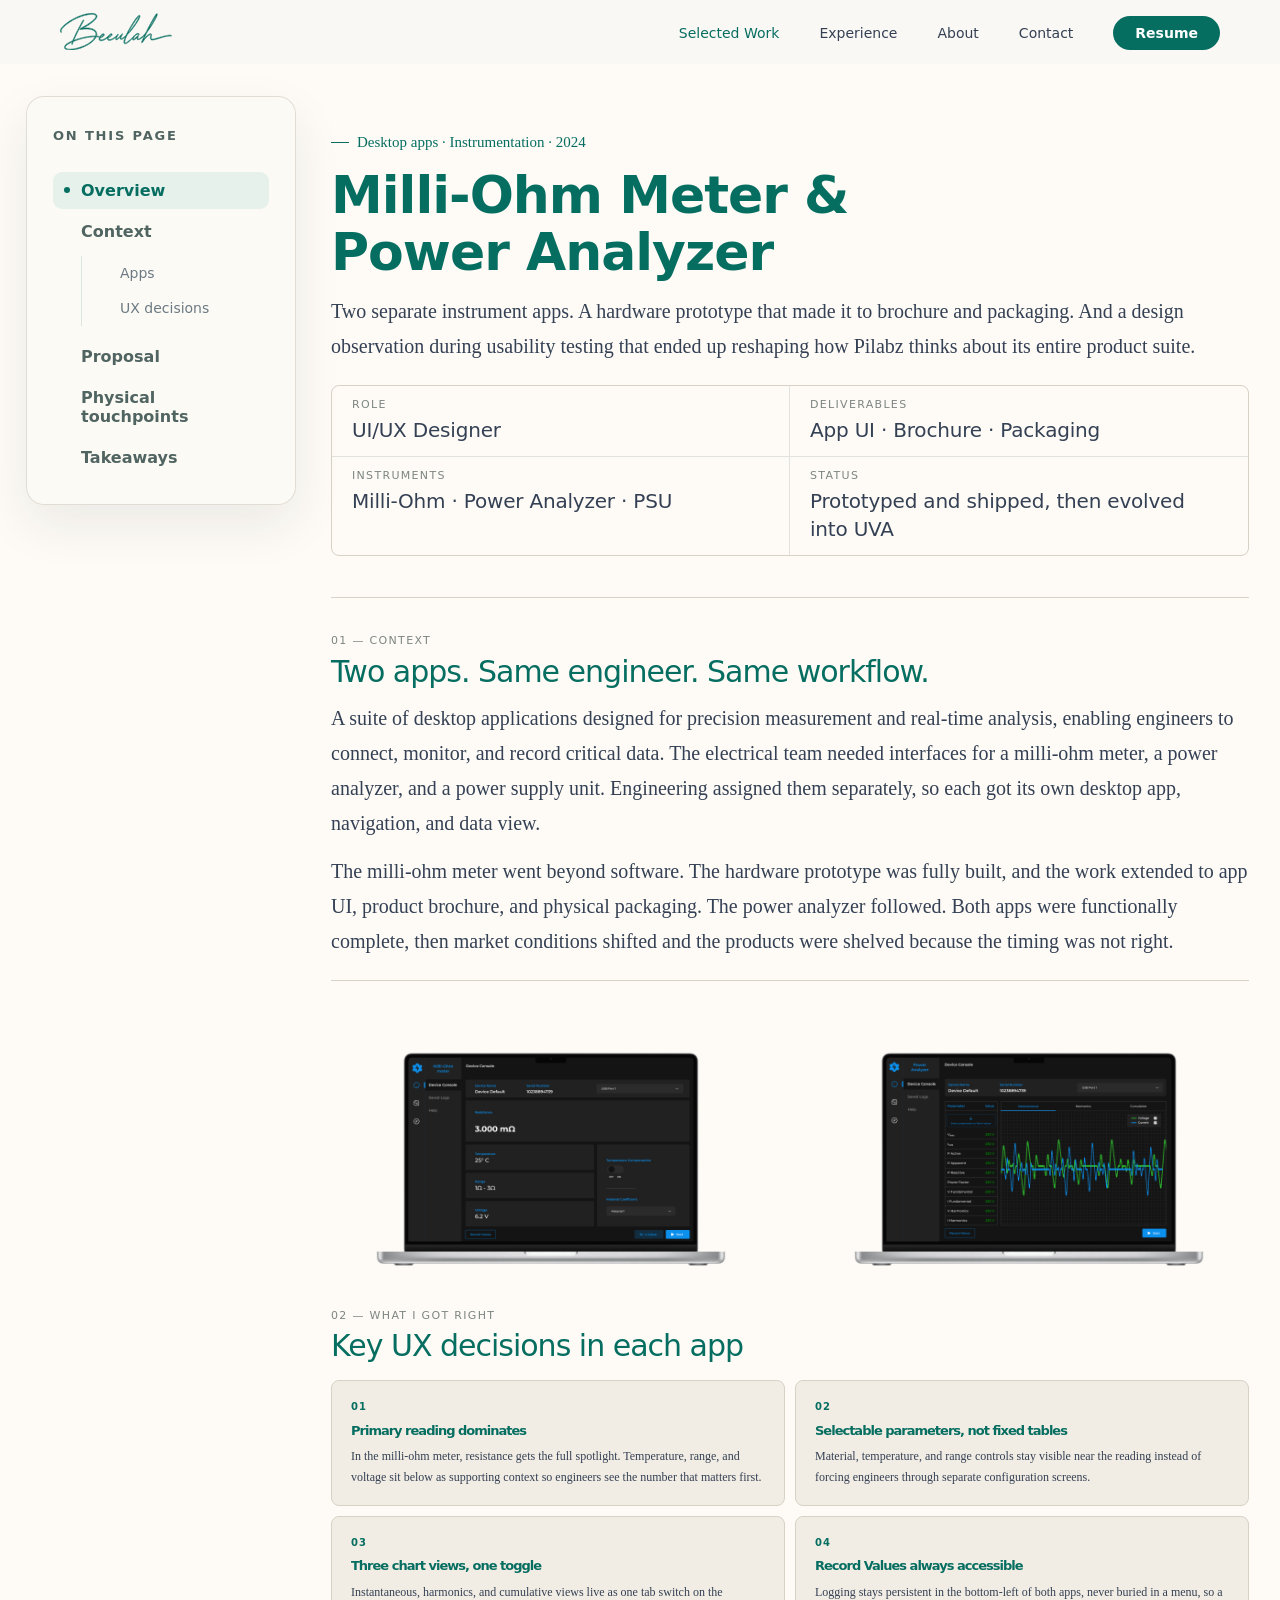
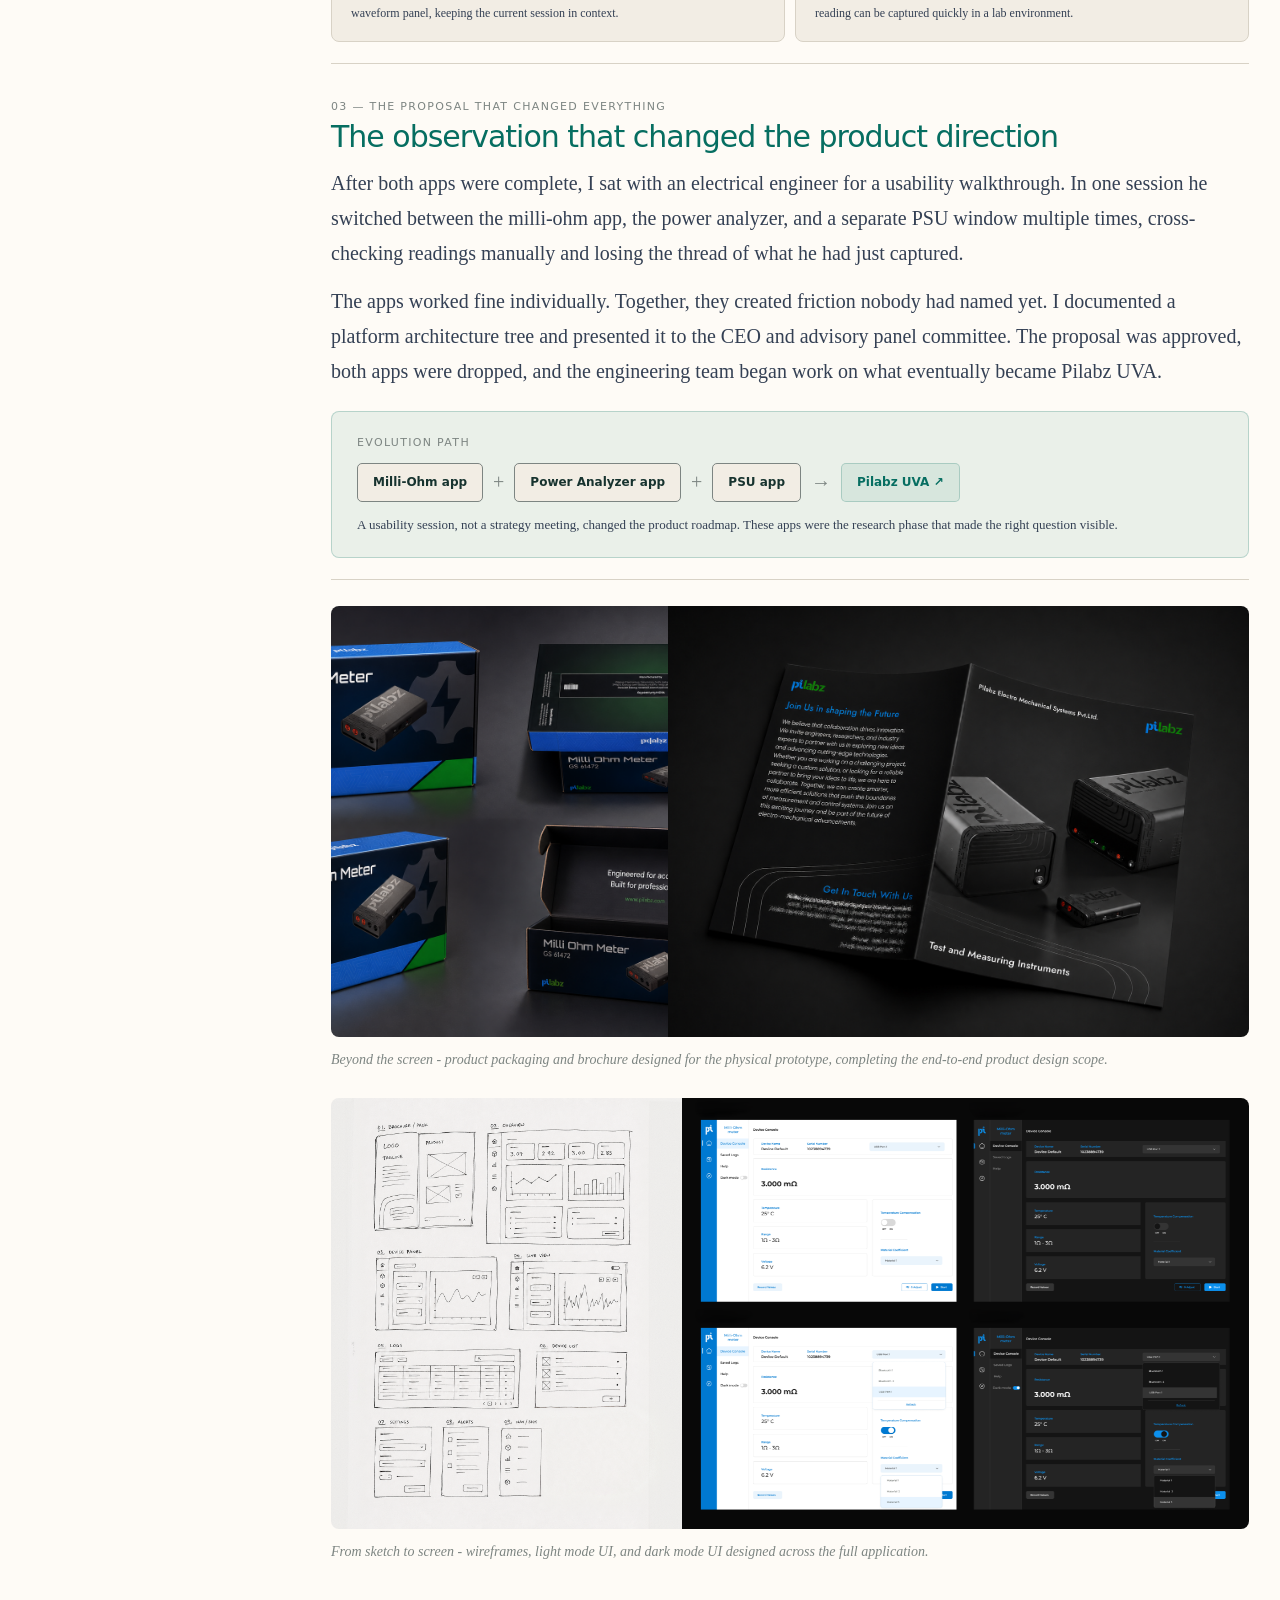
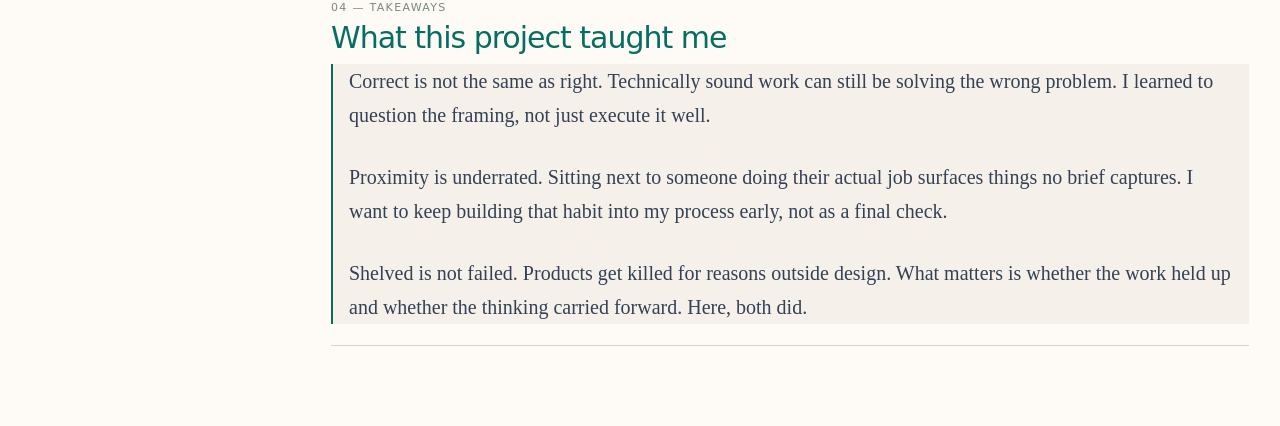
==== astra.html @ e1bdd337 "message" ====
<!doctype html>
<html lang="en">
  <head>
    <meta charset="UTF-8" />
    <meta name="viewport" content="width=device-width, initial-scale=1.0" />
    <title>Milli-Ohm Meter & Power Analyzer</title>
    <link rel="preconnect" href="https://fonts.googleapis.com" />
    <link rel="preconnect" href="https://fonts.gstatic.com" crossorigin />
    <link
      href="https://fonts.googleapis.com/css2?family=DM+Sans:wght@400;500;600;700&family=Source+Serif+4:wght@500&family=Syne:wght@500;600;700&display=swap"
      rel="stylesheet"
    />
    <link rel="stylesheet" href="styles2.css" />
  </head>
  <body>
    <!-- MAIN NAV -->
<nav id="nav">
  <a href="index.html" class="nav-logo">
    <img src="./assets/beeulah-logo.svg" alt="logo" />
  </a>

  <ul class="nav-links">
    <li><a href="index.html#works" class="nav-link active">Selected Work</a></li>
    <li><a href="index.html#career" class="nav-link">Experience</a></li>
    <li><a href="index.html#about" class="nav-link">About</a></li>
    <li><a href="index.html#contact" class="nav-link">Contact</a></li>
    <li><a href="#" class="nav-resume">Resume</a></li>
  </ul>

  <button class="nav-hamburger" id="navHamburger">
    <span></span>
    <span></span>
    <span></span>
  </button>
</nav>

<div class="nav-overlay" id="navOverlay"></div>

<div class="nav-drawer" id="navDrawer">
  <button class="nav-drawer-close" id="navDrawerClose">✕</button>

  <ul class="nav-drawer-links">
    <li><a href="index.html#works">Selected Work</a></li>
    <li><a href="index.html#career">Experience</a></li>
    <li><a href="index.html#about">About</a></li>
    <li><a href="index.html#contact">Contact</a></li>
  </ul>
</div>

    <aside class="case-toc" aria-label="On this page">
  <p class="case-toc-title">On this page</p>

  <nav class="case-toc-nav">
    <a class="case-toc-link is-active" href="#overview">Overview</a>
    <a class="case-toc-link" href="#context">Context</a>

    <div class="case-toc-sub">
      <a class="case-toc-link case-toc-child" href="#apps">Apps</a>
      <a class="case-toc-link case-toc-child" href="#ux-decisions">UX decisions</a>
    </div>

    <a class="case-toc-link" href="#proposal">Proposal</a>
    <a class="case-toc-link" href="#physical">Physical touchpoints</a>
    <a class="case-toc-link" href="#reflection">Takeaways</a>
  </nav>
</aside>

    <main class="case-study">

      <header class="hero shell" id="overview">
        <p class="eyebrow"><span></span> Desktop apps · Instrumentation · 2024</p>
        <h1>Milli-Ohm Meter &<br />Power Analyzer</h1>
        <p class="lede">
          Two separate instrument apps. A hardware prototype that made it to brochure and
          packaging. And a design observation during usability testing that ended up reshaping
          how Pilabz thinks about its entire product suite.
        </p>

        <dl class="project-meta">
          <div>
            <dt>Role</dt>
            <dd>UI/UX Designer</dd>
          </div>
          <div>
            <dt>Deliverables</dt>
            <dd>App UI · Brochure · Packaging</dd>
          </div>
          <div>
            <dt>Instruments</dt>
            <dd>Milli-Ohm · Power Analyzer · PSU</dd>
          </div>
          <div>
            <dt>Status</dt>
            <dd>Prototyped and shipped, then evolved into UVA</dd>
          </div>
        </dl>
      </header>

      <section class="section shell" id="context">
        <p class="section-kicker">01 — Context</p>
        <h2>Two apps. <strong>Same engineer. Same workflow.</strong></h2>
        <p>
          A suite of desktop applications designed for precision measurement and real-time
          analysis, enabling engineers to connect, monitor, and record critical data. The
          electrical team needed interfaces for a milli-ohm meter, a power analyzer, and a
          power supply unit. Engineering assigned them separately, so each got its own desktop
          app, navigation, and data view.
        </p>
        <p>
          The milli-ohm meter went beyond software. The hardware prototype was fully built, and
          the work extended to app UI, product brochure, and physical packaging. The power
          analyzer followed. Both apps were functionally complete, then market conditions
          shifted and the products were shelved because the timing was not right.
        </p>
      </section>

      <section class="image-pair shell" id="apps">
        <figure>
          <img src="assets/instrumentation/milli-ohm-app.png" alt="Milli-ohm meter desktop app" />
        </figure>
        <figure>
          <img src="assets/instrumentation/power-analyzer-app.png" alt="Power analyzer desktop app" />
        </figure>
      </section>

      <section class="section shell" id="ux-decisions">
        <p class="section-kicker">02 — What I got right</p>
        <h2>Key UX decisions <strong>in each app</strong></h2>
        <div class="ux-grid">
          <article class="ux-card">
            <b>01</b>
            <h3>Primary reading dominates</h3>
            <p>
              In the milli-ohm meter, resistance gets the full spotlight. Temperature, range,
              and voltage sit below as supporting context so engineers see the number that
              matters first.
            </p>
          </article>
          <article class="ux-card">
            <b>02</b>
            <h3>Selectable parameters, not fixed tables</h3>
            <p>
              Material, temperature, and range controls stay visible near the reading instead
              of forcing engineers through separate configuration screens.
            </p>
          </article>
          <article class="ux-card">
            <b>03</b>
            <h3>Three chart views, one toggle</h3>
            <p>
              Instantaneous, harmonics, and cumulative views live as one tab switch on the
              waveform panel, keeping the current session in context.
            </p>
          </article>
          <article class="ux-card">
            <b>04</b>
            <h3>Record Values always accessible</h3>
            <p>
              Logging stays persistent in the bottom-left of both apps, never buried in a menu,
              so a reading can be captured quickly in a lab environment.
            </p>
          </article>
        </div>
      </section>

      <section class="section shell" id="proposal">
        <p class="section-kicker">03 — The proposal that changed everything</p>
        <h2>The observation that <strong>changed the product direction</strong></h2>
        <p>
          After both apps were complete, I sat with an electrical engineer for a usability
          walkthrough. In one session he switched between the milli-ohm app, the power analyzer,
          and a separate PSU window multiple times, cross-checking readings manually and losing
          the thread of what he had just captured.
        </p>
        <p>
          The apps worked fine individually. Together, they created friction nobody had named
          yet. I documented a platform architecture tree and presented it to the CEO and advisory
          panel committee. The proposal was approved, both apps were dropped, and the engineering
          team began work on what eventually became Pilabz UVA.
        </p>
        <div class="evolution-box">
          <p class="section-kicker">Evolution path</p>
          <div class="flow-pills">
            <span>Milli-Ohm app</span><i>+</i><span>Power Analyzer app</span><i>+</i><span>PSU app</span><i>→</i><strong>Pilabz UVA ↗</strong>
          </div>
          <p>
            A usability session, not a strategy meeting, changed the product roadmap. These
            apps were the research phase that made the right question visible.
          </p>
        </div>
      </section>

      <section class="media-strip shell" id="physical">
        <div class="wide-composite two-one">
          <img src="assets/instrumentation/package-front.png" alt="Instrumentation product packaging" />
          <img src="assets/instrumentation/brochure-spread.png" alt="Instrumentation brochure spread" />
        </div>
        <p class="caption">
          Beyond the screen - product packaging and brochure designed for the physical prototype,
          completing the end-to-end product design scope.
        </p>
      </section>

      <section class="media-strip shell" id="process">
        <div class="wide-composite">
          <img src="assets/instrumentation/wireframes.png" alt="Instrumentation wireframes" />
          <img src="assets/instrumentation/ui-screens.png" alt="Instrumentation light and dark UI screens" />
        </div>
        <p class="caption">
          From sketch to screen - wireframes, light mode UI, and dark mode UI designed across
          the full application.
        </p>
      </section>

      <section class="section shell reflection" id="reflection">
        <p class="section-kicker">04 — Takeaways</p>
        <h2>What this project <strong>taught me</strong></h2>
        <div class="quote-block">
          <p>
            Correct is not the same as right. Technically sound work can still be solving the
            wrong problem. I learned to question the framing, not just execute it well.
          </p>
          <p>
            Proximity is underrated. Sitting next to someone doing their actual job surfaces
            things no brief captures. I want to keep building that habit into my process early,
            not as a final check.
          </p>
          <p>
            Shelved is not failed. Products get killed for reasons outside design. What matters
            is whether the work held up and whether the thinking carried forward. Here, both did.
          </p>
        </div>
      </section>
    </main>
    <script>
  const caseTocLinks = document.querySelectorAll(".case-toc-link");
  const caseTocSections = document.querySelectorAll(
    "#overview, #context, #apps, #ux-decisions, #proposal, #physical, #process, #reflection"
  );

  function setCaseTocActive(id) {
    caseTocLinks.forEach((link) => {
      link.classList.toggle("is-active", link.getAttribute("href") === `#${id}`);
    });
  }

  const caseTocObserver = new IntersectionObserver(
    (entries) => {
      entries.forEach((entry) => {
        if (entry.isIntersecting) {
          setCaseTocActive(entry.target.id);
        }
      });
    },
    {
      root: null,
      rootMargin: "-35% 0px -55% 0px",
      threshold: 0
    }
  );

  caseTocSections.forEach((section) => {
    caseTocObserver.observe(section);
  });
</script>
<script>
  const mainNav = document.getElementById("nav");

  window.addEventListener(
    "scroll",
    () => mainNav.classList.toggle("scrolled", scrollY > 8),
    { passive: true }
  );

  const hamburger = document.getElementById("navHamburger");
  const drawer = document.getElementById("navDrawer");
  const overlay = document.getElementById("navOverlay");
  const closeBtn = document.getElementById("navDrawerClose");

  function openDrawer() {
    drawer.classList.add("open");
    overlay.classList.add("open");
    hamburger.classList.add("active");
  }

  function closeDrawer() {
    drawer.classList.remove("open");
    overlay.classList.remove("open");
    hamburger.classList.remove("active");
  }

  hamburger.addEventListener("click", openDrawer);
  closeBtn.addEventListener("click", closeDrawer);
  overlay.addEventListener("click", closeDrawer);
</script>
  </body>
</html>
---- styles2.css ----
:root {
  --bg: #FEFBF6;
  --panel: #FCFAF4;
  --panel-2: #F2EDE4;
  --line: #D8D2C6;
  --muted-line:rgba(31, 43, 51, 0.12);
  --text: #17332F;
  --body: #344054;
  --muted: #7D8582;
  --accent: #066E61;
  --accent-soft: #E6F1EC;
  --accent-dark: #07594B;

  --dashboard-blue: #6F8791;
  --font-head: "Host Grotesk", system-ui, sans-serif;
  --font-body: Georgia, "Times New Roman", serif;
}

* {
  box-sizing: border-box;
}

body {
  margin: 0;
  background: var(--bg);
  color: var(--body);
  font-family: var(--font-body);
  font-size: 20px;
  line-height: 1.75;
  letter-spacing: 0;
}

img {
  display: block;
  max-width: 100%;
}

.case-study {
  min-height: 100vh;
  padding: 82px 20px 80px;
}

.shell {
  width: min(918px, 100%);
  margin: 0 auto;
}

/* MAIN NAV FOR CASE STUDY PAGES */
nav#nav {
  position: fixed;
  inset: 0 0 auto 0;
  z-index: 200;
  display: flex;
  align-items: center;
  justify-content: space-between;
  padding: 0 60px;
  height: 64px;
  background: rgba(250, 248, 244, 0.95);
  backdrop-filter: blur(14px);
  border-bottom: 1px solid transparent;
  transition: border-color 0.3s;
}

nav#nav.scrolled {
  border-color: var(--line);
}

.nav-logo img {
  height: 38px;
  width: auto;
  display: block;
}

.nav-links {
  display: flex;
  align-items: center;
  justify-content: flex-end;
  gap: 40px;
  list-style: none;
  margin-left: auto;
}

.nav-links a {
  text-decoration: none;
  font-family: var(--font-head);
  font-size: 14px;
  font-weight: 500;
  color: var(--body);
  transition: color 0.2s;
}

.nav-links a:hover,
.nav-links a.active {
  color: var(--accent);
}

.nav-resume {
  background: var(--accent) !important;
  color: #fff !important;
  padding: 9px 22px;
  border-radius: 100px;
  font-weight: 600 !important;
}

.nav-hamburger {
  display: none;
  width: 40px;
  height: 40px;
  border: none;
  background: transparent;
  flex-direction: column;
  justify-content: center;
  gap: 5px;
  cursor: pointer;
  z-index: 1001;
}

.nav-hamburger span {
  width: 24px;
  height: 2px;
  background: #111;
  transition: 0.3s ease;
}

.nav-hamburger.active span:nth-child(1) {
  transform: translateY(7px) rotate(45deg);
}

.nav-hamburger.active span:nth-child(2) {
  opacity: 0;
}

.nav-hamburger.active span:nth-child(3) {
  transform: translateY(-7px) rotate(-45deg);
}

.nav-overlay {
  position: fixed;
  inset: 0;
  background: rgba(0, 0, 0, 0.4);
  opacity: 0;
  pointer-events: none;
  transition: 0.3s ease;
  z-index: 999;
}

.nav-overlay.open {
  opacity: 1;
  pointer-events: auto;
}

.nav-drawer {
  position: fixed;
  top: 0;
  right: -300px;
  width: 300px;
  height: 100vh;
  background: #fff;
  padding: 80px 30px;
  transition: 0.35s ease;
  z-index: 1000;
}

.nav-drawer.open {
  right: 0;
}

.nav-drawer-close {
  position: absolute;
  top: 20px;
  right: 20px;
  border: none;
  background: none;
  font-size: 24px;
  cursor: pointer;
}

.nav-drawer-links {
  list-style: none;
  display: flex;
  flex-direction: column;
  gap: 20px;
}

.nav-drawer-links a {
  text-decoration: none;
  color: #111;
  font-family: var(--font-head);
  font-size: 18px;
  font-weight: 600;
}

@media (max-width: 768px) {
  nav#nav {
    padding: 0 20px;
  }

  .nav-links {
    display: none;
  }

  .nav-hamburger {
    display: flex;
  }
}

.page-nav {
  position: sticky;
  top: 0;
  z-index: 10;
  display: flex;
  gap: 8px;
  align-items: center;
  margin-bottom: 20px;
  padding: 10px 0;
  background: rgba(6, 110, 97, 0.24);
  backdrop-filter: blur(14px);
}

.page-nav a {
  border: 1px solid var(--line);
  border-radius: 5px;
  padding: 8px 12px;
  color: var(--muted);
  font-family: var(--font-head);
  font-size: 12px;
  font-weight: 600;
  text-decoration: none;
}

.page-nav a:hover,
.page-nav a.active {
  border-color: rgba(6, 110, 97, 0.24);
  color: var(--accent);
  background: rgba(6, 110, 97, 0.08);
}

.hero {
  border-bottom: 1px solid var(--line);
  padding: 48px 0 41px;
}

.eyebrow {
  display: flex;
  align-items: center;
  gap: 8px;
  margin: 0 0 11px;
  color: var(--accent);
  font-size: 15px;
  line-height: 1.7;
}

.eyebrow span {
  width: 18px;
  height: 1px;
  background: var(--accent);
}

h1,
h2,
h3,
p,
dl {
  margin: 0;
}

h1,
h2,
h3 {
  color: var(--accent);
  font-family: var(--font-head);
  font-weight: 500;
  line-height: 1.1;
  letter-spacing: -1px;
}

h1 {
  font-size: clamp(34px, 5vw, 52px);
  font-weight: 600;
  line-height: 1.11;
}

.lede {
  max-width: 910px;
  margin-top: 12px;
  padding-bottom: 21px;
  color: #344054;
  font-family: var(--font-body);
  font-size: 20px;
  line-height: 1.75;
  letter-spacing: 0;
}

.project-meta {
  display: grid;
  grid-template-columns: repeat(2, minmax(0, 1fr));
  overflow: hidden;
  border: 1px solid var(--line);
  border-radius: 8px;
}

.project-meta div {
  min-height: 70px;
  padding: 12px 20px;
  border-right: 1px solid var(--muted-line);
  border-bottom: 1px solid var(--muted-line);
}

.project-meta div:nth-child(2n) {
  border-right: 0;
}

.project-meta div:nth-last-child(-n + 2) {
  border-bottom: 0;
}

dt,
.section-kicker {
  color: var(--muted);
  font-family: var(--font-head);
  font-size: 11px;
  font-weight: 500;
  letter-spacing: 1.32px;
  line-height: 1.2;
  text-transform: uppercase;
}

dd {
  margin: 5px 0 0;
  color: var(--body);
  font-family: var(--font-head);
  font-size: 20px;
  font-weight: 500;
  line-height: 1.4;
  letter-spacing: -0.2px;
}

.section {
  border-bottom: 1px solid var(--line);
  padding: 36px 0 21px;
}

.section h2,
.impact h2 {
  margin-top: 7px;
  font-size: 30px;
  font-weight: 500;
  color: var(--accent);
  letter-spacing: -1px;
  line-height: 1.1;
}

h2 strong {
  color: inherit;
  font-family: inherit;
  font-weight: inherit;
}

.section > p:not(.section-kicker) {
  margin-top: 13px;
  color: #344054;
  font-family: var(--font-body);
  font-size: 20px;
  line-height: 1.75;
  letter-spacing: 0;
}

.section > p + p {
  margin-top: 18px;
}

.dashboard-shell {
  margin-top: 45px;
  border-radius: 8px;
  background: transparent;
  border: none;
  box-shadow: none;
  padding: 0;
  overflow: hidden;
}

.dashboard-preview-img {
  width: 100%;
  height: auto;
  display: block;
  border-radius: 8px;
  object-fit: contain;
  object-position: center;
}

.choice-list {
  display: grid;
  gap: 0;
  margin-top: 18px;
}

.choice-card {
  overflow: hidden;
  border: none;
  border-radius: 0;
  background: transparent;
}

.choice-card + .choice-card {
  margin-top: 36px;
}

.choice-body {
  display: block;
  padding: 0;
}

.dot {
  display: none;
}

.choice-card h3 {
  font-family: var(--font-head);
  font-size: 24px;
  font-weight: 500;
  line-height: 1.1;
  letter-spacing: -1px;
  color: var(--accent);
  margin-bottom: 10px;
}

.choice-card p {
  margin-top: 0px;
  color: #344054;
  font-family: Georgia, "Times New Roman", serif;
  font-size: 20px;
  line-height: 1.75;
  letter-spacing: -0.2px;
}

.choice-note {
  display: block;
  margin-top: 16px;
  padding: 18px 24px 20px;
  border-top: none;
  background: rgba(242, 237, 228, 0.65);
}

.choice-note b {
  display: block;
  border: none;
  background: transparent;
  padding: 0;
  color: #344054;
  font-family: Georgia, "Times New Roman", serif;
  font-size: 20px;
  font-style: italic;
  font-weight: 400;
  line-height: 1.4;
}

.choice-note p {
  margin-top: 4px;
  color: #344054;
  font-family: Georgia, "Times New Roman", serif;
  font-size: 20px;
  line-height: 1.75;
  letter-spacing: -0.2px;
}

.choice-num,
.decision-num {
  display: block;
  color: var(--accent);
  font-family: var(--font-head);
  font-size: 11px;
  font-weight: 600;
  margin-bottom: 10px;
}

.choice-note.accent b {
  color: #344054;
  background: transparent;
  border: none;
}

.impact {
  display: grid;
  grid-template-columns: minmax(0, 1fr) 466px;
  gap: 30px;
  align-items: stretch;
  padding-top: 36px;
}

.impact > div {
  display: flex;
  flex-direction: column;
}

.impact-copy {
  flex: 1;
  margin-top: 18px;
  border: 0.5px solid rgba(6, 110, 97, 0.22);
  border-radius: 8px;
  background: rgba(6, 110, 97, 0.08);
  padding: 20px 24px;
  color: var(--body);
  font-size: 20px;
  line-height: 1.75;
}

.photo-card,
.wide-photo {
  overflow: hidden;
  border-radius: 8px;
  background: transparent;
  border: none;
  box-shadow: none;
}

.photo-card {
  height: 100%;
  min-height: 100%;
  margin: 0;
  overflow: hidden;
  border-radius: 8px;
  background: transparent;
  border: none;
  box-shadow: none;
}

.photo-card img {
  width: 100%;
  height: 100%;
  display: block;
  object-fit: cover;
  object-position: center;
}

.wide-photo {
  margin-top: 26px;
  overflow: hidden;
  border-radius: 8px;
}

.wide-photo img {
  width: 100%;
  height: auto;
  display: block;
  object-fit: contain;
}

.reflection {
  margin-top: 0;
}

.quote-block {
  margin-top: 10px;
  border-left: 2px solid var(--accent);
  background: rgba(242, 237, 228, 0.65);
  padding: 0 16px;
}

.quote-block p {
  color: var(--body);
  font-size: 20px;
  line-height: 1.7;
}

.quote-block p + p {
  margin-top: 28px;
}

.image-pair {
  display: grid;
  grid-template-columns: repeat(2, minmax(0, 1fr));
  gap: 38px;
  align-items: end;
  padding-top: 45px;
}

.image-pair figure,
.media-strip figure {
  margin: 0;
}

.image-pair img {
  width: 100%;
  border-radius: 8px;
}

.ux-grid {
  display: grid;
  grid-template-columns: repeat(2, minmax(0, 1fr));
  gap: 10px;
  margin-top: 18px;
}

.ux-card,
.process-grid article {
  border: 1px solid var(--line);
  border-radius: 8px;
  background: var(--panel-2);
  padding: 17px 19px;
}

.ux-card b,
.process-grid b {
  display: block;
  margin-bottom: 8px;
  color: var(--accent);
  font-family: var(--font-head);
  font-size: 10px;
  letter-spacing: 1px;
}

.ux-card h3 {
  font-size: 13px;
  font-weight: 600;
}

.ux-card p {
  margin-top: 8px;
  color: var(--body);
  font-size: 12px;
  line-height: 1.75;
}

.evolution-box {
  margin-top: 22px;
  border: 1px solid rgba(6, 110, 97, 0.22);#;
  border-radius: 8px;
  background: rgba(6, 110, 97, 0.08);
  padding: 24px 25px 21px;
}

.evolution-box > p:not(.section-kicker) {
  margin-top: 12px;
  color: var(--body);
  font-size: 13px;
  line-height: 1.7;
}

.flow-pills {
  display: flex;
  flex-wrap: wrap;
  gap: 10px;
  align-items: center;
  margin-top: 14px;
}

.flow-pills span,
.flow-pills strong {
  border: 1px solid var(--muted);
  border-radius: 5px;
  padding: 8px 15px;
  background: var(--panel-2);
  color: var(--text);
  font-family: var(--font-head);
  font-size: 12px;
  font-weight: 600;
}

.flow-pills strong {
  border-color: rgba(6, 110, 97, 0.22);;
  color: var(--accent);
  background: rgba(6, 110, 97, 0.08);
}

.flow-pills i {
  color: var(--muted);
  font-style: normal;
}

.media-strip {
  margin-top: 26px;
}

.wide-composite {
  display: grid;
  grid-template-columns: 0.62fr 1fr;
  overflow: hidden;
  border-radius: 8px;
}

.wide-composite.two-one {
  grid-template-columns: 0.58fr 1fr;
}

.wide-composite img {
  width: 100%;
  height: 431px;
  object-fit: cover;
}

.caption {
  margin-top: 10px;
  color: var(--muted);
  font-size: 14px;
  font-style: italic;
  font-weight: 500;
  line-height: 1.8;
}

.process-grid {
  display: grid;
  grid-template-columns: repeat(5, minmax(0, 1fr));
  overflow: hidden;
  margin-top: 18px;
  border: 1px solid var(--line); 
  border-radius: 8px;
}

.process-grid article {
  border: 0;
  border-right: 1px solid var(--line);
  border-radius: 0;
  background: var(--panel);
  padding: 14px 16px;
}

.process-grid article:last-child {
  border-right: 0;
}

.process-grid strong,
.process-grid span {
  display: block;
}

.process-grid strong {
  color: var(--accent);
  font-family: var(--font-head);
  font-size: 12px;
  font-weight: 600;
  line-height: 1.75;
}

.process-grid span {
  margin-top: 2px;
  color: #7a7670;
  font-size: 11px;
  line-height: 1.4;
}

.compact-choice .choice-body {
  padding: 17px 19px;
}

.physical-grid {
  display: grid;
  grid-template-columns: 0.82fr 1fr;
  gap: 14px;
  margin-top: 20px;
  overflow: hidden;
}

.physical-grid img {
  width: 100%;
  border-radius: 8px;
  object-fit: cover;
}

.physical-grid div:first-child img {
  aspect-ratio: 4 / 3;
}

.physical-grid div:first-child img + img {
  margin-top: 10px;
}

.physical-grid div:last-child img {
  height: 616px;
}

.wide-composite.rebrand {
  grid-template-columns: 1.58fr 1fr;
  gap: 16px;
  overflow: visible;
}

.wide-composite.rebrand img {
  border-radius: 8px;
}

.stacked-ui {
  display: grid;
  gap: 0;
  overflow: hidden;
  border-radius: 8px;
  background: #f4f4f4;
  padding: 5px 25px 0;
}

.stacked-ui img {
  height: auto;
  object-fit: contain;
}

html {
  scroll-padding-top: 90px;
}

.case-toc {
  position: fixed;
  top: 96px;
  left: 26px;
  transform: none;
  width: 270px;
  z-index: 40;
  background: rgba(252, 250, 244, 0.92);
  border: 1px solid rgba(216, 210, 198, 0.7);
  border-radius: 18px;
  padding: 28px 26px;
  box-shadow: 0 20px 50px rgba(31, 43, 51, 0.08);
  backdrop-filter: blur(16px);
}

.case-toc-title {
  font-family: var(--font-head);
  font-size: 13px;
  font-weight: 700;
  letter-spacing: 0.14em;
  text-transform: uppercase;
  color: #506461;
  margin-bottom: 24px;
}

.case-toc-nav {
  display: flex;
  flex-direction: column;
  gap: 4px;
}

.case-toc-link {
  position: relative;
  display: block;
  padding: 9px 14px 9px 28px;
  border-radius: 9px;
  color: #506461;
  font-family: var(--font-head);
  font-size: 16px;
  font-weight: 600;
  line-height: 1.2;
  text-decoration: none;
  transition: background 0.25s ease, color 0.25s ease;
}

.case-toc-link::before {
  content: "";
  position: absolute;
  left: 11px;
  top: 50%;
  width: 6px;
  height: 6px;
  border-radius: 50%;
  background: transparent;
  transform: translateY(-50%);
  transition: background 0.25s ease;
}

.case-toc-link:hover {
  color: var(--accent);
  background: rgba(6, 110, 97, 0.06);
}

.case-toc-link.is-active {
  color: var(--accent);
  background: var(--accent-soft);
}

.case-toc-link.is-active::before {
  background: var(--accent);
}

.case-toc-sub {
  margin: 2px 0 8px 28px;
  padding-left: 18px;
  border-left: 1px solid rgba(6, 110, 97, 0.14);
}

.case-toc-child {
  padding-left: 20px;
  font-size: 14px;
  font-weight: 500;
  color: #6B7A84;
}

.case-toc-child::before {
  display: none;
}

@media (min-width: 1280px) {
  .case-study {
    padding-left: 320px;
  }
}

@media (max-width: 1279px) {
  .case-toc {
    display: none;
  }
}

@media (max-width: 760px) {
  .case-study {
    padding: 34px 16px 54px;
  }

  .page-nav {
    overflow-x: auto;
    margin-bottom: 10px;
  }

  .page-nav a {
    flex: 0 0 auto;
  }

  .hero {
    padding-top: 28px;
  }

  .project-meta,
  .image-pair,
  .ux-grid,
  .physical-grid,
  .wide-composite,
  .wide-composite.two-one,
  .wide-composite.rebrand {
    grid-template-columns: 1fr;
  }

  .impact {
    grid-template-columns: 1fr;
    gap: 20px;
  }

   .impact > div {
    display: block;
  }

  .impact-copy {
    min-height: auto;
  }

  .photo-card {
    height: auto;
    min-height: auto;
  }

  .photo-card img {
    height: auto;
  }

  .process-grid {
    grid-template-columns: 1fr;
  }

  .process-grid article {
    border-right: 0;
    border-bottom: 1px solid var(--line);
  }

  .process-grid article:last-child {
    border-bottom: 0;
  }

  .project-meta div,
  .project-meta div:nth-last-child(-n + 2),
  .project-meta div:nth-child(2n) {
    border-right: 0;
    border-bottom: 1px solid var(--muted-line);
  }

  .project-meta div:last-child {
    border-bottom: 0;
  }

   .dashboard-preview-img {
    height: auto;
    object-fit: contain;
  }

  .dashboard-shell {
    margin-top: 28px;
    padding: 0;
  }

  .choice-note {
    grid-template-columns: 1fr;
    gap: 8px;
    padding: 16px 18px;
  }

  .wide-photo,
  .physical-grid div:last-child img,
  .wide-composite img {
    height: auto;
  }

  .wide-photo img {
    height: auto;
  }
}
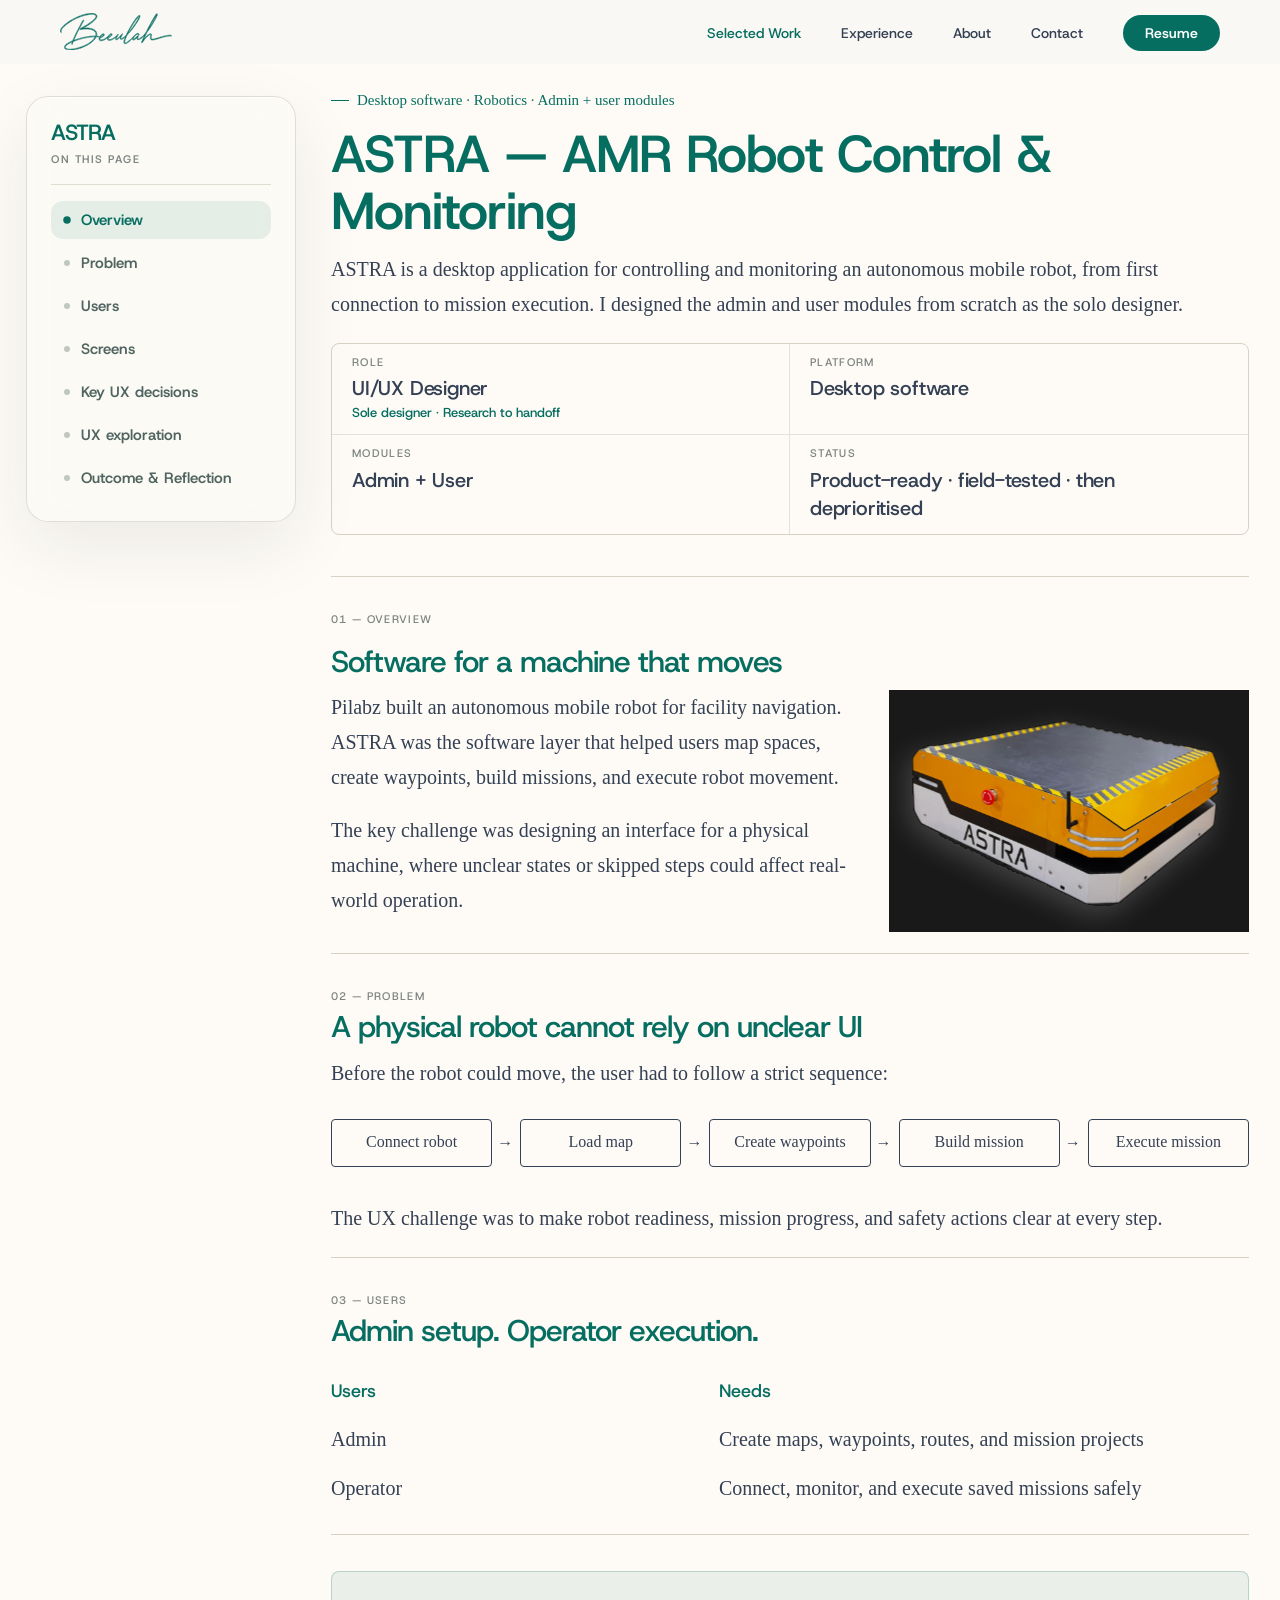
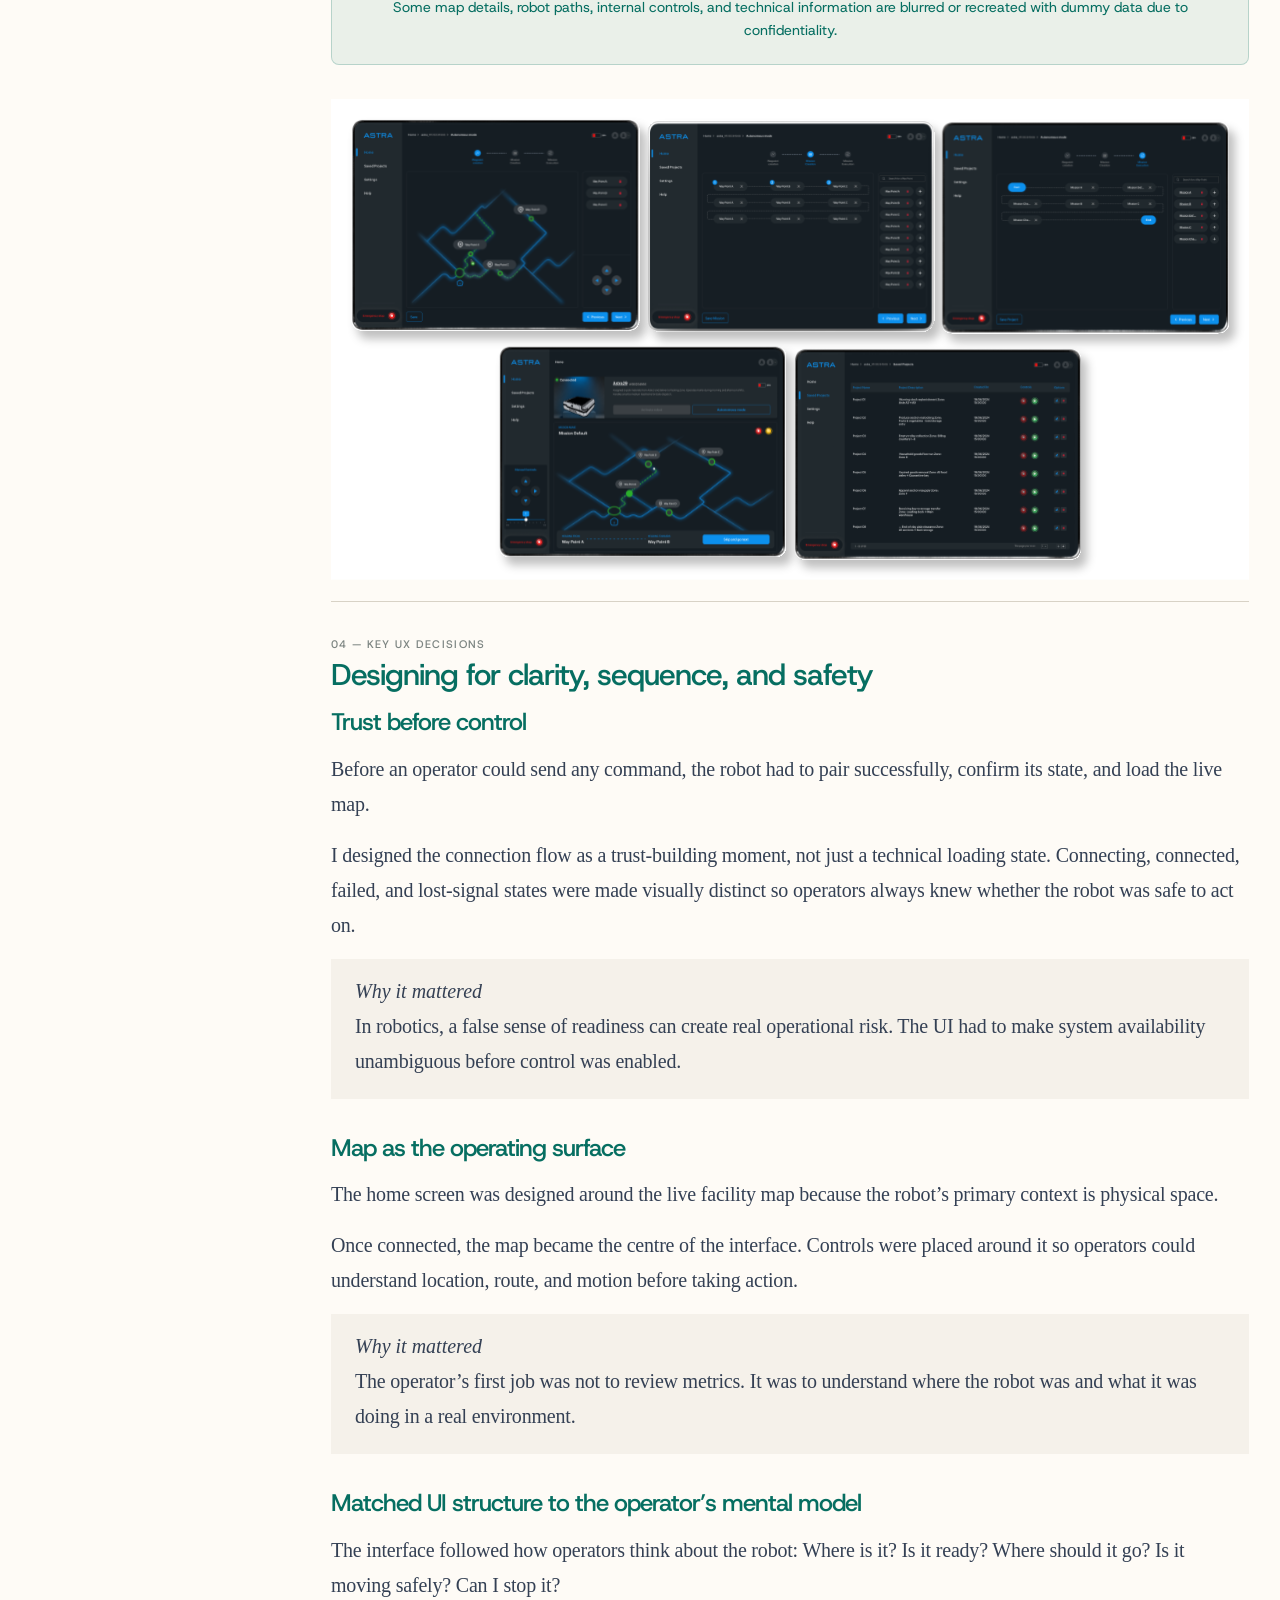
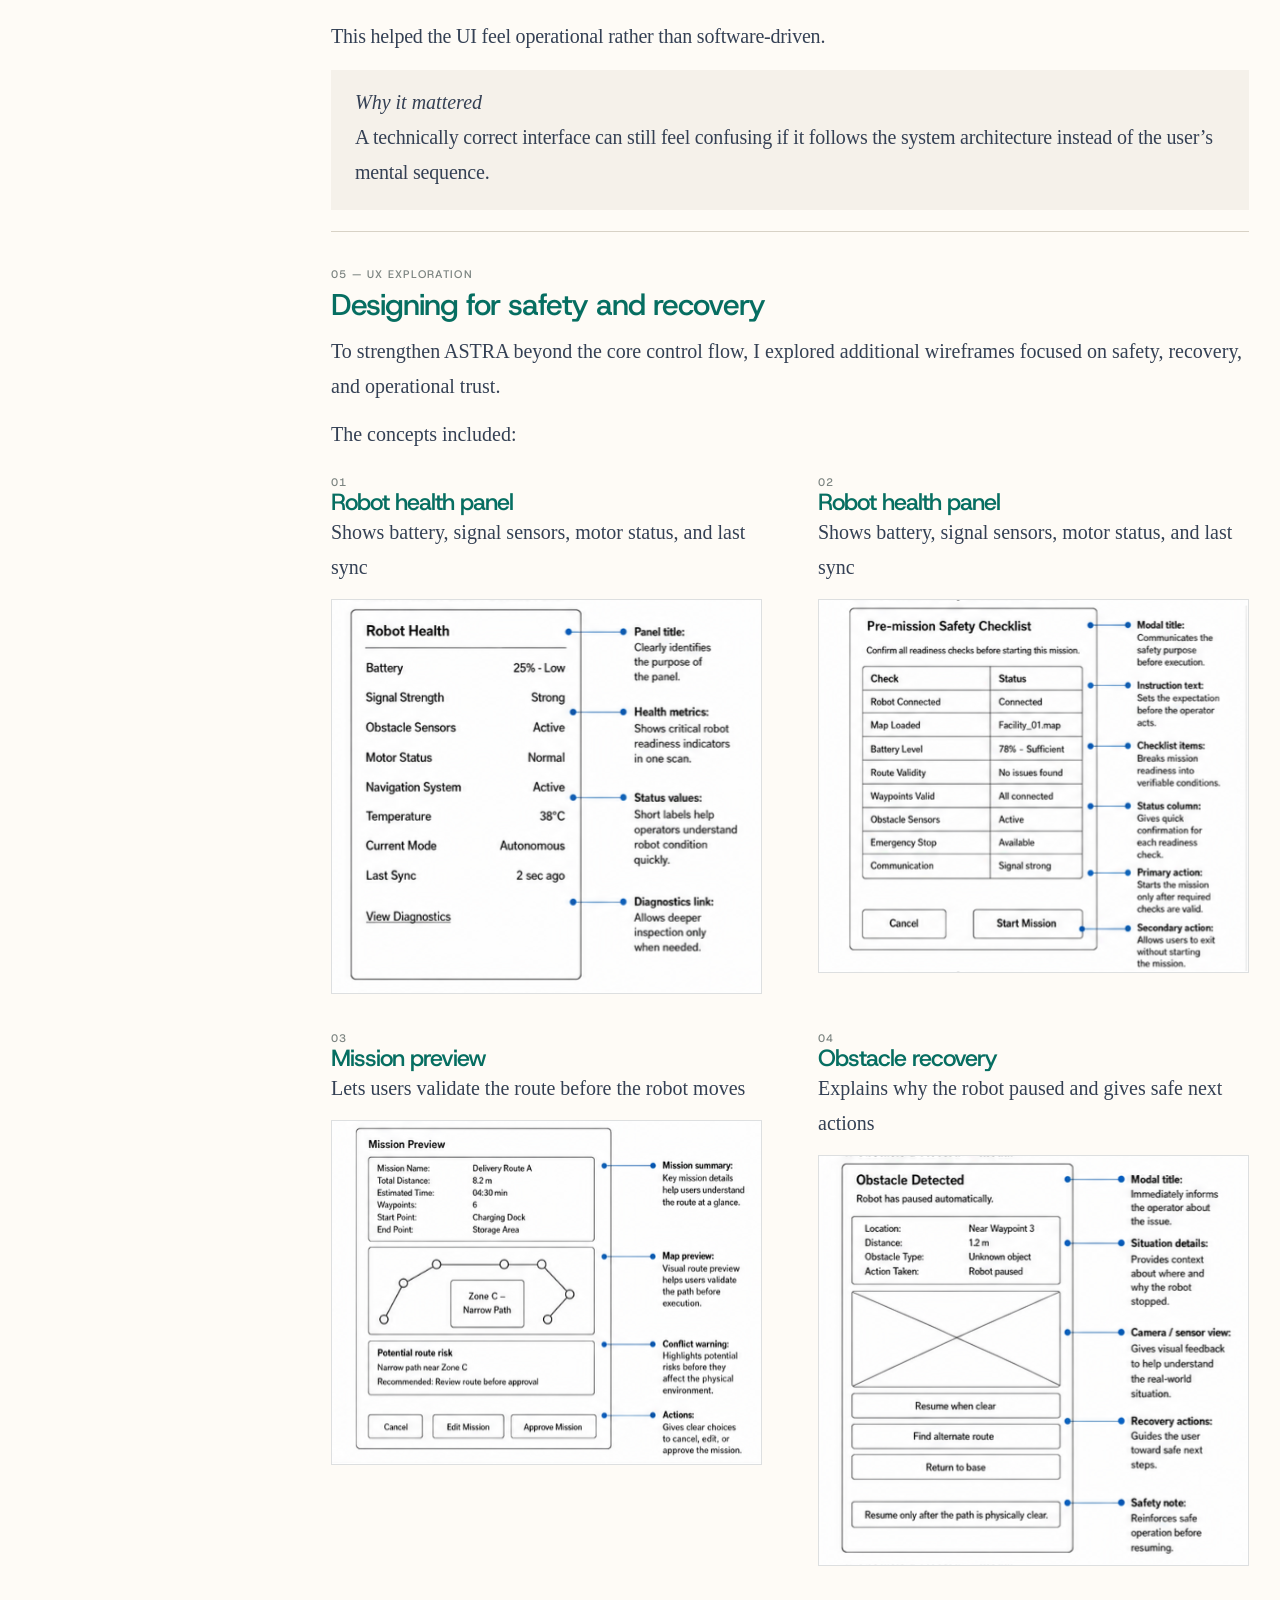
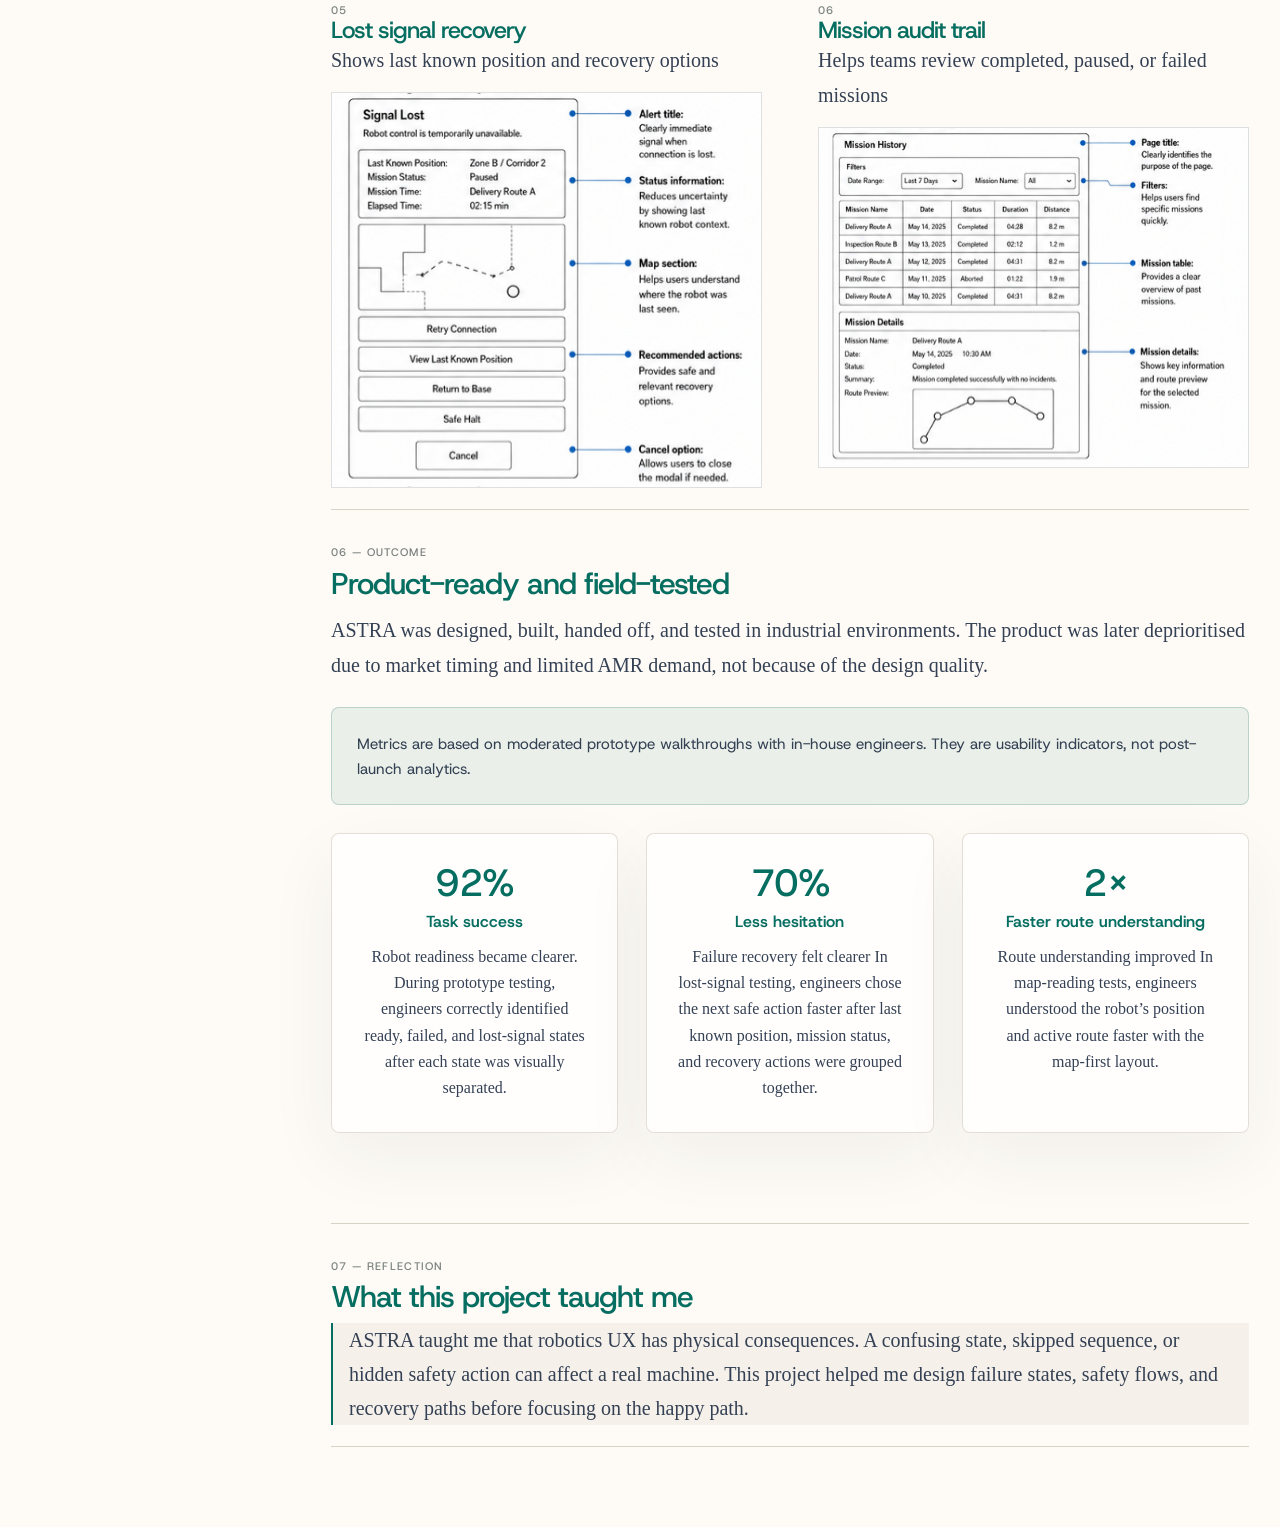
==== commit aecc7410: "update 10" ====
--- a/astra.html
+++ b/astra.html
@@ -1,297 +1,431 @@
+
 <!doctype html>
 <html lang="en">
   <head>
     <meta charset="UTF-8" />
     <meta name="viewport" content="width=device-width, initial-scale=1.0" />
-    <title>Milli-Ohm Meter & Power Analyzer</title>
+    <title>ASTRA — AMR Robot Control & Monitoring</title>
     <link rel="preconnect" href="https://fonts.googleapis.com" />
     <link rel="preconnect" href="https://fonts.gstatic.com" crossorigin />
     <link
-      href="https://fonts.googleapis.com/css2?family=DM+Sans:wght@400;500;600;700&family=Source+Serif+4:wght@500&family=Syne:wght@500;600;700&display=swap"
+      href="https://fonts.googleapis.com/css2?family=Host+Grotesk:wght@400;500;600;700&display=swap"
       rel="stylesheet"
     />
     <link rel="stylesheet" href="styles2.css" />
   </head>
   <body>
     <!-- MAIN NAV -->
-<nav id="nav">
-  <a href="index.html" class="nav-logo">
-    <img src="./assets/beeulah-logo.svg" alt="logo" />
-  </a>
-
-  <ul class="nav-links">
-    <li><a href="index.html#works" class="nav-link active">Selected Work</a></li>
-    <li><a href="index.html#career" class="nav-link">Experience</a></li>
-    <li><a href="index.html#about" class="nav-link">About</a></li>
-    <li><a href="index.html#contact" class="nav-link">Contact</a></li>
-    <li><a href="#" class="nav-resume">Resume</a></li>
-  </ul>
-
-  <button class="nav-hamburger" id="navHamburger">
-    <span></span>
-    <span></span>
-    <span></span>
-  </button>
-</nav>
-
-<div class="nav-overlay" id="navOverlay"></div>
-
-<div class="nav-drawer" id="navDrawer">
-  <button class="nav-drawer-close" id="navDrawerClose">✕</button>
-
-  <ul class="nav-drawer-links">
-    <li><a href="index.html#works">Selected Work</a></li>
-    <li><a href="index.html#career">Experience</a></li>
-    <li><a href="index.html#about">About</a></li>
-    <li><a href="index.html#contact">Contact</a></li>
-  </ul>
-</div>
+    <nav id="nav">
+      <a href="index.html" class="nav-logo">
+        <img src="./assets/beeulah-logo.svg" alt="logo" />
+      </a>
+
+      <ul class="nav-links">
+        <li><a href="index.html#works" class="nav-link active">Selected Work</a></li>
+        <li><a href="index.html#career" class="nav-link">Experience</a></li>
+        <li><a href="index.html#about" class="nav-link">About</a></li>
+        <li><a href="index.html#contact" class="nav-link">Contact</a></li>
+        <li><a href="#" class="nav-resume">Resume</a></li>
+      </ul>
+
+      <button class="nav-hamburger" id="navHamburger">
+        <span></span>
+        <span></span>
+        <span></span>
+      </button>
+    </nav>
+
+    <div class="nav-overlay" id="navOverlay"></div>
+
+    <div class="nav-drawer" id="navDrawer">
+      <button class="nav-drawer-close" id="navDrawerClose">✕</button>
+
+      <ul class="nav-drawer-links">
+        <li><a href="index.html#works">Selected Work</a></li>
+        <li><a href="index.html#career">Experience</a></li>
+        <li><a href="index.html#about">About</a></li>
+        <li><a href="index.html#contact">Contact</a></li>
+      </ul>
+    </div>
 
     <aside class="case-toc" aria-label="On this page">
-  <p class="case-toc-title">On this page</p>
+  <div class="case-toc-header">
+    <h3 class="case-toc-project">ASTRA</h3>
+    <p class="case-toc-title">On this page</p>
+  </div>
 
   <nav class="case-toc-nav">
-    <a class="case-toc-link is-active" href="#overview">Overview</a>
-    <a class="case-toc-link" href="#context">Context</a>
-
-    <div class="case-toc-sub">
-      <a class="case-toc-link case-toc-child" href="#apps">Apps</a>
-      <a class="case-toc-link case-toc-child" href="#ux-decisions">UX decisions</a>
-    </div>
-
-    <a class="case-toc-link" href="#proposal">Proposal</a>
-    <a class="case-toc-link" href="#physical">Physical touchpoints</a>
-    <a class="case-toc-link" href="#reflection">Takeaways</a>
-  </nav>
-</aside>
-
-    <main class="case-study">
-
+        <a class="case-toc-link is-active" href="#overview">Overview</a>
+        <a class="case-toc-link" href="#problem">Problem</a>
+        <a class="case-toc-link" href="#users">Users</a>
+        <a class="case-toc-link" href="#screens">Screens</a>
+        <a class="case-toc-link" href="#decisions">Key UX decisions</a>
+        <a class="case-toc-link" href="#exploration">UX exploration</a>
+        <a class="case-toc-link" href="#outcome">Outcome & Reflection</a>
+    
+      </nav>
+    </aside>
+
+    <main class="case-study astra-case">
+      <!-- HERO -->
       <header class="hero shell" id="overview">
-        <p class="eyebrow"><span></span> Desktop apps · Instrumentation · 2024</p>
-        <h1>Milli-Ohm Meter &<br />Power Analyzer</h1>
+        <p class="eyebrow"><span></span> Desktop software · Robotics · Admin + user modules</p>
+        <h1>ASTRA — AMR Robot Control &amp;<br />Monitoring</h1>
         <p class="lede">
-          Two separate instrument apps. A hardware prototype that made it to brochure and
-          packaging. And a design observation during usability testing that ended up reshaping
-          how Pilabz thinks about its entire product suite.
+          ASTRA is a desktop application for controlling and monitoring an autonomous mobile robot, from first
+          connection to mission execution. I designed the admin and user modules from scratch as the solo
+          designer.
         </p>
 
         <dl class="project-meta">
           <div>
-            <dt>Role</dt>
-            <dd>UI/UX Designer</dd>
+  <dt>Role</dt>
+  <dd>
+    UI/UX Designer
+    <span class="role-subtext">Sole designer · Research to handoff</span>
+  </dd>
+</div>
+          <div>
+            <dt>Platform</dt>
+            <dd>Desktop software</dd>
           </div>
           <div>
-            <dt>Deliverables</dt>
-            <dd>App UI · Brochure · Packaging</dd>
-          </div>
-          <div>
-            <dt>Instruments</dt>
-            <dd>Milli-Ohm · Power Analyzer · PSU</dd>
+            <dt>Modules</dt>
+            <dd>Admin + User</dd>
           </div>
           <div>
             <dt>Status</dt>
-            <dd>Prototyped and shipped, then evolved into UVA</dd>
+            <dd>Product-ready · field-tested · then deprioritised</dd>
           </div>
         </dl>
       </header>
 
-      <section class="section shell" id="context">
-        <p class="section-kicker">01 — Context</p>
-        <h2>Two apps. <strong>Same engineer. Same workflow.</strong></h2>
+      <!-- OVERVIEW -->
+      <section class="section shell astra-overview" id="overview">
+  <p class="section-kicker">01 — Overview</p>
+  <h2>Software for a machine that moves</h2>
+
+  <div class="astra-overview-copy">
+    <p>
+      Pilabz built an autonomous mobile robot for facility navigation. ASTRA was the software layer that helped users map spaces, create waypoints, build missions, and execute robot movement.
+    </p>
+
+    <p>
+      The key challenge was designing an interface for a physical machine, where unclear states or skipped steps could affect real-world operation.
+    </p>
+  </div>
+
+  <figure class="astra-robot-card">
+    <img src="assets/ASTRA/Robot.svg" alt="ASTRA robot" />
+  </figure>
+</section>
+
+      <!-- PROBLEM -->
+      <section class="section shell" id="problem">
+        <p class="section-kicker">02 — Problem</p>
+        <h2>A physical robot cannot rely on unclear UI</h2>
+        <p>Before the robot could move, the user had to follow a strict sequence:</p>
+
+        <div class="solution-flow astra-flow" aria-label="ASTRA robot operation flow">
+          <div class="flow-step">Connect robot</div>
+          <div class="flow-step">Load map</div>
+          <div class="flow-step">Create waypoints</div>
+          <div class="flow-step">Build mission</div>
+          <div class="flow-step">Execute mission</div>
+        </div>
+
+        <p>The UX challenge was to make robot readiness, mission progress, and safety actions clear at every step.</p>
+      </section>
+
+      <!-- USERS -->
+      <section class="section shell" id="users">
+        <p class="section-kicker">03 — Users</p>
+        <h2>Admin setup. Operator execution.</h2>
+
+        <div class="astra-users-table">
+          <div class="table-head">Users</div>
+          <div class="table-head">Needs</div>
+          <div>Admin</div>
+          <div>Create maps, waypoints, routes, and mission projects</div>
+          <div>Operator</div>
+          <div>Connect, monitor, and execute saved missions safely</div>
+        </div>
+      </section>
+
+      <!-- SCREENS -->
+      <section class="section shell" id="screens">
+        <div class="evolution-box astra-confidential-note">
+          <p>
+            Some map details, robot paths, internal controls, and technical information are blurred or recreated with
+            dummy data due to confidentiality.
+          </p>
+        </div>
+
+        <figure class="astra-screens-panel">
+          <img src="assets/ASTRA/astrascreens.svg" alt="ASTRA interface screen previews" />
+        </figure>
+      </section>
+
+      <!-- KEY UX DECISIONS -->
+      <section class="section shell" id="decisions">
+  <p class="section-kicker">04 — Key UX decisions</p>
+  <h2>Designing for clarity, sequence, and safety</h2>
+
+  <div class="choice-list">
+    <article class="choice-card">
+      <div class="choice-body">
+        <span class="dot"></span>
+        <div>
+          <h3>Trust before control</h3>
+
+          <p>
+            Before an operator could send any command, the robot had to pair successfully,
+            confirm its state, and load the live map.
+          </p>
+
+          <p>
+            I designed the connection flow as a trust-building moment, not just a technical
+            loading state. Connecting, connected, failed, and lost-signal states were made
+            visually distinct so operators always knew whether the robot was safe to act on.
+          </p>
+        </div>
+      </div>
+
+      <div class="choice-note muted">
+        <b>Why it mattered</b>
         <p>
-          A suite of desktop applications designed for precision measurement and real-time
-          analysis, enabling engineers to connect, monitor, and record critical data. The
-          electrical team needed interfaces for a milli-ohm meter, a power analyzer, and a
-          power supply unit. Engineering assigned them separately, so each got its own desktop
-          app, navigation, and data view.
-        </p>
+          In robotics, a false sense of readiness can create real operational risk.
+          The UI had to make system availability unambiguous before control was enabled.
+        </p>
+      </div>
+    </article>
+
+    <article class="choice-card">
+      <div class="choice-body">
+        <span class="dot"></span>
+        <div>
+          <h3>Map as the operating surface</h3>
+
+          <p>
+            The home screen was designed around the live facility map because the robot’s
+            primary context is physical space.
+          </p>
+
+          <p>
+            Once connected, the map became the centre of the interface. Controls were placed
+            around it so operators could understand location, route, and motion before taking action.
+          </p>
+        </div>
+      </div>
+
+      <div class="choice-note muted">
+        <b>Why it mattered</b>
         <p>
-          The milli-ohm meter went beyond software. The hardware prototype was fully built, and
-          the work extended to app UI, product brochure, and physical packaging. The power
-          analyzer followed. Both apps were functionally complete, then market conditions
-          shifted and the products were shelved because the timing was not right.
-        </p>
-      </section>
-
-      <section class="image-pair shell" id="apps">
-        <figure>
-          <img src="assets/instrumentation/milli-ohm-app.png" alt="Milli-ohm meter desktop app" />
-        </figure>
-        <figure>
-          <img src="assets/instrumentation/power-analyzer-app.png" alt="Power analyzer desktop app" />
-        </figure>
-      </section>
-
-      <section class="section shell" id="ux-decisions">
-        <p class="section-kicker">02 — What I got right</p>
-        <h2>Key UX decisions <strong>in each app</strong></h2>
-        <div class="ux-grid">
-          <article class="ux-card">
-            <b>01</b>
-            <h3>Primary reading dominates</h3>
-            <p>
-              In the milli-ohm meter, resistance gets the full spotlight. Temperature, range,
-              and voltage sit below as supporting context so engineers see the number that
-              matters first.
-            </p>
-          </article>
-          <article class="ux-card">
-            <b>02</b>
-            <h3>Selectable parameters, not fixed tables</h3>
-            <p>
-              Material, temperature, and range controls stay visible near the reading instead
-              of forcing engineers through separate configuration screens.
-            </p>
-          </article>
-          <article class="ux-card">
-            <b>03</b>
-            <h3>Three chart views, one toggle</h3>
-            <p>
-              Instantaneous, harmonics, and cumulative views live as one tab switch on the
-              waveform panel, keeping the current session in context.
-            </p>
-          </article>
-          <article class="ux-card">
-            <b>04</b>
-            <h3>Record Values always accessible</h3>
-            <p>
-              Logging stays persistent in the bottom-left of both apps, never buried in a menu,
-              so a reading can be captured quickly in a lab environment.
-            </p>
-          </article>
-        </div>
-      </section>
-
-      <section class="section shell" id="proposal">
-        <p class="section-kicker">03 — The proposal that changed everything</p>
-        <h2>The observation that <strong>changed the product direction</strong></h2>
+          The operator’s first job was not to review metrics. It was to understand where the
+          robot was and what it was doing in a real environment.
+        </p>
+      </div>
+    </article>
+
+    <article class="choice-card">
+      <div class="choice-body">
+        <span class="dot"></span>
+        <div>
+          <h3>Matched UI structure to the operator’s mental model</h3>
+
+          <p>
+            The interface followed how operators think about the robot: Where is it?
+            Is it ready? Where should it go? Is it moving safely? Can I stop it?
+          </p>
+
+          <p>
+            This helped the UI feel operational rather than software-driven.
+          </p>
+        </div>
+      </div>
+
+      <div class="choice-note muted">
+        <b>Why it mattered</b>
         <p>
-          After both apps were complete, I sat with an electrical engineer for a usability
-          walkthrough. In one session he switched between the milli-ohm app, the power analyzer,
-          and a separate PSU window multiple times, cross-checking readings manually and losing
-          the thread of what he had just captured.
-        </p>
+          A technically correct interface can still feel confusing if it follows the system
+          architecture instead of the user’s mental sequence.
+        </p>
+      </div>
+    </article>
+  </div>
+</section>
+
+      <!-- UX EXPLORATION -->
+      <section class="section shell" id="exploration">
+        <p class="section-kicker">05 — UX exploration</p>
+        <h2>Designing for safety and recovery</h2>
         <p>
-          The apps worked fine individually. Together, they created friction nobody had named
-          yet. I documented a platform architecture tree and presented it to the CEO and advisory
-          panel committee. The proposal was approved, both apps were dropped, and the engineering
-          team began work on what eventually became Pilabz UVA.
-        </p>
-        <div class="evolution-box">
-          <p class="section-kicker">Evolution path</p>
-          <div class="flow-pills">
-            <span>Milli-Ohm app</span><i>+</i><span>Power Analyzer app</span><i>+</i><span>PSU app</span><i>→</i><strong>Pilabz UVA ↗</strong>
-          </div>
-          <p>
-            A usability session, not a strategy meeting, changed the product roadmap. These
-            apps were the research phase that made the right question visible.
-          </p>
-        </div>
-      </section>
-
-      <section class="media-strip shell" id="physical">
-        <div class="wide-composite two-one">
-          <img src="assets/instrumentation/package-front.png" alt="Instrumentation product packaging" />
-          <img src="assets/instrumentation/brochure-spread.png" alt="Instrumentation brochure spread" />
-        </div>
-        <p class="caption">
-          Beyond the screen - product packaging and brochure designed for the physical prototype,
-          completing the end-to-end product design scope.
-        </p>
-      </section>
-
-      <section class="media-strip shell" id="process">
-        <div class="wide-composite">
-          <img src="assets/instrumentation/wireframes.png" alt="Instrumentation wireframes" />
-          <img src="assets/instrumentation/ui-screens.png" alt="Instrumentation light and dark UI screens" />
-        </div>
-        <p class="caption">
-          From sketch to screen - wireframes, light mode UI, and dark mode UI designed across
-          the full application.
-        </p>
-      </section>
-
+          To strengthen ASTRA beyond the core control flow, I explored additional wireframes focused on safety,
+          recovery, and operational trust.
+        </p>
+        <p>The concepts included:</p>
+
+        <div class="astra-wire-grid">
+          <article>
+            <p class="section-kicker">01</p>
+            <h3>Robot health panel</h3>
+            <p>Shows battery, signal sensors, motor status, and last sync</p>
+            <img src="assets/ASTRA/UX1.svg" alt="Robot health panel wireframe" />
+          </article>
+
+          <article>
+            <p class="section-kicker">02</p>
+            <h3>Robot health panel</h3>
+            <p>Shows battery, signal sensors, motor status, and last sync</p>
+            <img src="assets/ASTRA/UX2.svg" alt="Pre-mission checklist wireframe" />
+          </article>
+
+          <article>
+            <p class="section-kicker">03</p>
+            <h3>Mission preview</h3>
+            <p>Lets users validate the route before the robot moves</p>
+            <img src="assets/ASTRA/UX3.svg" alt="Mission preview wireframe" />
+          </article>
+
+          <article>
+            <p class="section-kicker">04</p>
+            <h3>Obstacle recovery</h3>
+            <p>Explains why the robot paused and gives safe next actions</p>
+            <img src="assets/ASTRA/UX4.svg" alt="Obstacle recovery wireframe" />
+          </article>
+
+          <article>
+            <p class="section-kicker">05</p>
+            <h3>Lost signal recovery</h3>
+            <p>Shows last known position and recovery options</p>
+            <img src="assets/ASTRA/UX5.svg" alt="Lost signal recovery wireframe" />
+          </article>
+
+          <article>
+            <p class="section-kicker">06</p>
+            <h3>Mission audit trail</h3>
+            <p>Helps teams review completed, paused, or failed missions</p>
+            <img src="assets/ASTRA/UX6.svg" alt="Mission audit trail wireframe" />
+          </article>
+        </div>
+      </section>
+
+      <!-- OUTCOME -->
+      <section class="section shell" id="outcome">
+        <p class="section-kicker">06 — Outcome</p>
+        <h2>Product-ready and field-tested</h2>
+        <p>
+          ASTRA was designed, built, handed off, and tested in industrial environments. The product was later
+          deprioritised due to market timing and limited AMR demand, not because of the design quality.
+        </p>
+        <div class="evolution-box metrics-note">
+  <p>
+    Metrics are based on moderated prototype walkthroughs with in-house engineers.
+    They are usability indicators, not post-launch analytics.
+  </p>
+</div>
+        <div class="metrics-grid">
+  <article class="metric-card">
+    <p class="metric-value">92%</p>
+    <h3>Task success</h3>
+     <p>
+      Robot readiness became clearer. During prototype testing, engineers correctly
+      identified ready, failed, and lost-signal states after each state was visually separated.
+    </p>
+  </article>
+
+  <article class="metric-card metric-card-featured">
+    <p class="metric-value">70%</p>
+    <h3>Less hesitation</h3>
+    <p>
+      Failure recovery felt clearer In lost-signal testing, engineers chose the next safe action faster after last known position, mission status, and recovery actions were grouped together.
+  </article>
+
+  <article class="metric-card">
+    <p class="metric-value">2×</p>
+    <h3>Faster route understanding</h3>
+    <p>
+      Route understanding improved In map-reading tests, engineers understood the robot’s position and active route faster with the map-first layout.
+    </p>
+  </article>
+</div>
+      </section>
+
+      <!-- REFLECTION -->
       <section class="section shell reflection" id="reflection">
-        <p class="section-kicker">04 — Takeaways</p>
-        <h2>What this project <strong>taught me</strong></h2>
+        <p class="section-kicker">07 — Reflection</p>
+        <h2>What this project taught me</h2>
         <div class="quote-block">
           <p>
-            Correct is not the same as right. Technically sound work can still be solving the
-            wrong problem. I learned to question the framing, not just execute it well.
-          </p>
-          <p>
-            Proximity is underrated. Sitting next to someone doing their actual job surfaces
-            things no brief captures. I want to keep building that habit into my process early,
-            not as a final check.
-          </p>
-          <p>
-            Shelved is not failed. Products get killed for reasons outside design. What matters
-            is whether the work held up and whether the thinking carried forward. Here, both did.
+            ASTRA taught me that robotics UX has physical consequences. A confusing state, skipped sequence, or hidden
+            safety action can affect a real machine. This project helped me design failure states, safety flows, and
+            recovery paths before focusing on the happy path.
           </p>
         </div>
       </section>
     </main>
+
     <script>
-  const caseTocLinks = document.querySelectorAll(".case-toc-link");
-  const caseTocSections = document.querySelectorAll(
-    "#overview, #context, #apps, #ux-decisions, #proposal, #physical, #process, #reflection"
-  );
-
-  function setCaseTocActive(id) {
-    caseTocLinks.forEach((link) => {
-      link.classList.toggle("is-active", link.getAttribute("href") === `#${id}`);
-    });
-  }
-
-  const caseTocObserver = new IntersectionObserver(
-    (entries) => {
-      entries.forEach((entry) => {
-        if (entry.isIntersecting) {
-          setCaseTocActive(entry.target.id);
+      const caseTocLinks = document.querySelectorAll(".case-toc-link");
+      const caseTocSections = document.querySelectorAll(
+        "#overview, #problem, #users, #screens, #decisions, #exploration, #outcome, #reflection"
+      );
+
+      function setCaseTocActive(id) {
+        caseTocLinks.forEach((link) => {
+          link.classList.toggle("is-active", link.getAttribute("href") === `#${id}`);
+        });
+      }
+
+      const caseTocObserver = new IntersectionObserver(
+        (entries) => {
+          entries.forEach((entry) => {
+            if (entry.isIntersecting) {
+              setCaseTocActive(entry.target.id);
+            }
+          });
+        },
+        {
+          root: null,
+          rootMargin: "-35% 0px -55% 0px",
+          threshold: 0
         }
+      );
+
+      caseTocSections.forEach((section) => {
+        caseTocObserver.observe(section);
       });
-    },
-    {
-      root: null,
-      rootMargin: "-35% 0px -55% 0px",
-      threshold: 0
-    }
-  );
-
-  caseTocSections.forEach((section) => {
-    caseTocObserver.observe(section);
-  });
-</script>
-<script>
-  const mainNav = document.getElementById("nav");
-
-  window.addEventListener(
-    "scroll",
-    () => mainNav.classList.toggle("scrolled", scrollY > 8),
-    { passive: true }
-  );
-
-  const hamburger = document.getElementById("navHamburger");
-  const drawer = document.getElementById("navDrawer");
-  const overlay = document.getElementById("navOverlay");
-  const closeBtn = document.getElementById("navDrawerClose");
-
-  function openDrawer() {
-    drawer.classList.add("open");
-    overlay.classList.add("open");
-    hamburger.classList.add("active");
-  }
-
-  function closeDrawer() {
-    drawer.classList.remove("open");
-    overlay.classList.remove("open");
-    hamburger.classList.remove("active");
-  }
-
-  hamburger.addEventListener("click", openDrawer);
-  closeBtn.addEventListener("click", closeDrawer);
-  overlay.addEventListener("click", closeDrawer);
-</script>
+    </script>
+
+    <script>
+      const mainNav = document.getElementById("nav");
+
+      window.addEventListener(
+        "scroll",
+        () => mainNav.classList.toggle("scrolled", scrollY > 8),
+        { passive: true }
+      );
+
+      const hamburger = document.getElementById("navHamburger");
+      const drawer = document.getElementById("navDrawer");
+      const overlay = document.getElementById("navOverlay");
+      const closeBtn = document.getElementById("navDrawerClose");
+
+      function openDrawer() {
+        drawer.classList.add("open");
+        overlay.classList.add("open");
+        hamburger.classList.add("active");
+      }
+
+      function closeDrawer() {
+        drawer.classList.remove("open");
+        overlay.classList.remove("open");
+        hamburger.classList.remove("active");
+      }
+
+      hamburger.addEventListener("click", openDrawer);
+      closeBtn.addEventListener("click", closeDrawer);
+      overlay.addEventListener("click", closeDrawer);
+    </script>
   </body>
 </html>
--- a/styles2.css
+++ b/styles2.css
@@ -37,7 +37,7 @@
 
 .case-study {
   min-height: 100vh;
-  padding: 82px 20px 80px;
+  padding: 40px 20px 80px;
 }
 
 .shell {
@@ -314,6 +314,17 @@
   border-bottom: 0;
 }
 
+.role-subtext {
+  display: block;
+  margin-top: 2px;
+  color: var(--accent);
+  font-family: var(--font-head);
+  font-size: 13px;
+  font-weight: 500;
+  line-height: 1.4;
+  letter-spacing: 0;
+}
+
 dt,
 .section-kicker {
   color: var(--muted);
@@ -410,6 +421,11 @@
   padding: 0;
 }
 
+/* .choice-bullet
+.choice-num
+.choice-body {
+  display: grid;
+} */
 .dot {
   display: none;
 }
@@ -425,12 +441,32 @@
 }
 
 .choice-card p {
-  margin-top: 0px;
+  margin-top: 16px;
   color: #344054;
   font-family: Georgia, "Times New Roman", serif;
   font-size: 20px;
   line-height: 1.75;
   letter-spacing: -0.2px;
+}
+
+.choice-num {
+  font-family: var(--font-head);
+  font-size: 22px;
+  font-weight: 700;
+  line-height: 1.2;
+  color: #006E61;
+  margin-right: 12px;
+}
+
+.choice-title-row {
+  display: flex;
+  align-items: baseline;
+  gap: 10px;
+  margin-bottom: 12px;
+}
+
+.choice-title-row h3 {
+  margin: 0;
 }
 
 .choice-note {
@@ -468,7 +504,7 @@
   display: block;
   color: var(--accent);
   font-family: var(--font-head);
-  font-size: 11px;
+  font-size: 22px;
   font-weight: 600;
   margin-bottom: 10px;
 }
@@ -623,16 +659,17 @@
 
 .evolution-box {
   margin-top: 22px;
-  border: 1px solid rgba(6, 110, 97, 0.22);#;
+  border: 1px solid rgba(6, 110, 97, 0.22);
   border-radius: 8px;
   background: rgba(6, 110, 97, 0.08);
   padding: 24px 25px 21px;
 }
 
 .evolution-box > p:not(.section-kicker) {
-  margin-top: 12px;
+  /* margin-top: 12px; */
   color: var(--body);
-  font-size: 13px;
+  font-family: var(--font-head);
+  font-size: 15px;
   line-height: 1.7;
 }
 
@@ -752,8 +789,9 @@
 
 .physical-grid img {
   width: 100%;
-  border-radius: 8px;
+  height: 240px;
   object-fit: cover;
+  object-position: center;
 }
 
 .physical-grid div:first-child img {
@@ -765,7 +803,10 @@
 }
 
 .physical-grid div:last-child img {
-  height: 616px;
+  width: 100%;
+  height: 490px;
+  object-fit: cover;
+  object-position: center;
 }
 
 .wide-composite.rebrand {
@@ -800,89 +841,571 @@
   position: fixed;
   top: 96px;
   left: 26px;
-  transform: none;
   width: 270px;
   z-index: 40;
-  background: rgba(252, 250, 244, 0.92);
-  border: 1px solid rgba(216, 210, 198, 0.7);
-  border-radius: 18px;
-  padding: 28px 26px;
-  box-shadow: 0 20px 50px rgba(31, 43, 51, 0.08);
-  backdrop-filter: blur(16px);
-}
-
+
+  background: rgba(252, 250, 244, 0.78);
+  border: 1px solid rgba(216, 210, 198, 0.72);
+  border-radius: 22px;
+  padding: 24px;
+
+  box-shadow:
+    0 24px 70px rgba(31, 43, 51, 0.08),
+    inset 0 1px 0 rgba(255, 255, 255, 0.65);
+
+  backdrop-filter: blur(18px);
+}
+
+.case-toc-header {
+  padding-bottom: 18px;
+  margin-bottom: 16px;
+  border-bottom: 1px solid rgba(216, 210, 198, 0.75);
+}
+
+.case-toc-project {
+  margin: 0 0 8px;
+  color: var(--accent);
+  font-family: var(--font-head);
+  font-size: 22px;
+  font-weight: 600;
+  line-height: 1.1;
+  letter-spacing: -0.04em;
+}
 .case-toc-title {
-  font-family: var(--font-head);
-  font-size: 13px;
-  font-weight: 700;
+  margin: 0;
+  color: var(--muted);
+  font-family: var(--font-head);
+  font-size: 11px;
+  font-weight: 600;
   letter-spacing: 0.14em;
+  line-height: 1.2;
   text-transform: uppercase;
-  color: #506461;
-  margin-bottom: 24px;
-}
+}
+
 
 .case-toc-nav {
   display: flex;
   flex-direction: column;
-  gap: 4px;
+  gap: 5px;
 }
 
 .case-toc-link {
   position: relative;
   display: block;
-  padding: 9px 14px 9px 28px;
-  border-radius: 9px;
+  padding: 10px 14px 10px 30px;
+  border-radius: 12px;
+
   color: #506461;
   font-family: var(--font-head);
-  font-size: 16px;
+  font-size: 15px;
   font-weight: 600;
   line-height: 1.2;
   text-decoration: none;
-  transition: background 0.25s ease, color 0.25s ease;
+
+  transition:
+    background 0.22s ease,
+    color 0.22s ease,
+    transform 0.22s ease;
 }
 
 .case-toc-link::before {
   content: "";
   position: absolute;
-  left: 11px;
+  left: 13px;
   top: 50%;
+
   width: 6px;
   height: 6px;
   border-radius: 50%;
-  background: transparent;
+
+  background: rgba(80, 100, 97, 0.35);
   transform: translateY(-50%);
-  transition: background 0.25s ease;
+  transition:
+    background 0.22s ease,
+    transform 0.22s ease;
 }
 
 .case-toc-link:hover {
   color: var(--accent);
-  background: rgba(6, 110, 97, 0.06);
+  background: rgba(6, 110, 97, 0.055);
+  transform: translateX(2px);
+}
+
+.case-toc-link:hover::before {
+  background: var(--accent);
 }
 
 .case-toc-link.is-active {
   color: var(--accent);
-  background: var(--accent-soft);
+  background: rgba(6, 110, 97, 0.09);
 }
 
 .case-toc-link.is-active::before {
   background: var(--accent);
+  transform: translateY(-50%) scale(1.25);
 }
 
 .case-toc-sub {
-  margin: 2px 0 8px 28px;
+  margin: 4px 0 8px 30px;
+  padding-left: 16px;
+  border-left: 1px solid rgba(6, 110, 97, 0.14);
+}
+
+.case-toc-child {
   padding-left: 18px;
-  border-left: 1px solid rgba(6, 110, 97, 0.14);
-}
-
-.case-toc-child {
-  padding-left: 20px;
-  font-size: 14px;
+  font-size: 13px;
   font-weight: 500;
   color: #6B7A84;
 }
 
 .case-toc-child::before {
   display: none;
+}
+
+.problem-table {
+  display: grid;
+  grid-template-columns: 1fr 1fr;
+  gap: 0 56px;
+  margin-top: 20px;
+}
+
+.problem-table div {
+  font-size: 20px;
+  line-height: 1.65;
+  color: var(--body);
+  padding: 10px 0;
+}
+
+.problem-table-head {
+  font-family: var(--font-head);
+  font-size: 18px;
+  font-weight: 500;
+  color: var(--accent); 
+  margin-bottom: 12px;
+}
+
+.solution-flow {
+  display: grid;
+  grid-template-columns: repeat(6, 1fr);
+  gap: 28px;
+  margin: 28px 0 34px;
+}
+
+.flow-step {
+  position: relative;
+  min-height: 48px;
+  border: 1px solid #344054;
+  border-radius: 4px;
+  padding: 8px 12px;
+  display: grid;
+  place-items: center;
+  text-align: center;
+  font-family: var(--font-body);
+  font-size: 16px;
+  line-height: 1.05;
+  color: var(--body);
+  background: var(--bg);
+}
+
+.flow-step:not(:last-child)::after {
+  content: "→";
+  position: absolute;
+  top: 50%;
+  right: -22px;
+  transform: translateY(-50%);
+  color: #344054;
+  font-size: 16px;
+}
+
+.shipped-screens {
+  margin-top: 26px;
+  overflow: hidden;
+  border-radius: 8px;
+}
+.wide-photo.shipped-screens img {
+  width: 100%;
+  height: auto;
+  display: block;
+  object-fit: contain;
+}
+.wide-photo.shipped-screens {
+  width: 100%;
+  margin: 26px 0 0;
+  display: block;
+  overflow: hidden;
+  border-radius: 8px;
+}
+
+.metrics-note {
+  margin-top: 24px;
+  margin-bottom: 8px;
+}
+
+.section:has(.metrics-grid) {
+  padding-bottom: 90px;
+}
+
+.metrics-grid-two {
+  grid-template-columns: repeat(2, minmax(0, 1fr));
+  gap: 28px;
+}
+
+.metrics-grid-two .metric-card {
+  min-height: 230px;
+  padding: 30px 30px 30px;
+}
+
+/* Heat Pump only - 2 metric cards */
+.metrics-grid.metrics-grid-two {
+  grid-template-columns: repeat(2, minmax(0, 1fr));
+}
+
+.metrics-grid.metrics-grid-two .metric-card {
+  min-height: 220px;
+  padding: 30px 30px 30px;
+  display: flex;
+}
+
+@media (max-width: 900px) {
+  .metrics-grid.metrics-grid-two {
+    grid-template-columns: 1fr;
+  }
+}
+/* ============================================
+   ASTRA case-study additions
+   Add at the bottom of styles2.css
+   ============================================ */
+
+.astra-overview {
+  display: grid;
+  grid-template-columns: minmax(0, 1fr) 360px;
+  gap: 12px 40px;
+  align-items: stretch;
+}
+
+.astra-overview > .section-kicker,
+.astra-overview > h2 {
+  grid-column: 1 / -1;
+}
+
+.astra-overview-copy {
+  grid-column: 1;
+}
+
+.astra-overview > p:not(.section-kicker) {
+  grid-column: 1;
+}
+
+.astra-robot-card {
+  grid-column: 2;
+  margin: 0;
+  height: 100%;
+  overflow: hidden;
+  background: #101010;
+}
+.astra-overview-copy p {
+  color: var(--body);
+  font-family: var(--font-body);
+  font-size: 20px;
+  line-height: 1.75;
+}
+
+.astra-overview-copy p + p {
+  margin-top: 18px;
+}
+
+.astra-robot-card img {
+  width: 100%;
+  height: auto;
+  display: block;
+  object-fit: contain;
+  object-position: center;
+}
+
+.astra-flow {
+  grid-template-columns: repeat(5, 1fr);
+}
+
+.astra-users-table {
+  display: grid;
+  grid-template-columns: 0.9fr 1.5fr;
+  gap: 0 70px;
+  margin-top: 22px;
+}
+
+.astra-users-table > div {
+  padding: 8px 0;
+  color: var(--body);
+  font-size: 20px;
+  line-height: 1.65;
+}
+
+.astra-users-table .table-head {
+  color: var(--accent);
+  font-family: var(--font-head);
+  font-size: 18px;
+  font-weight: 500;
+}
+
+.astra-confidential-note {
+  margin-top: 0;
+  text-align: center;
+}
+
+.astra-confidential-note > p:not(.section-kicker) {
+  font-size: 14px;
+  color: var(--accent);
+}
+
+.astra-screens-panel {
+  margin: 34px 0 0;
+  padding: 0px 0px;
+  /* border: 1px solid rgba(6, 110, 97, 0.12); */
+  /* background: var(--panel); */
+}
+
+.astra-screens-panel img {
+  width: 100%;
+  margin: 0 auto;
+  object-fit: contain;
+}
+
+.astra-wire-grid {
+  display: grid;
+  grid-template-columns: repeat(2, minmax(0, 1fr));
+  gap: 38px 56px;
+  margin-top: 24px;
+}
+
+.astra-wire-grid article {
+  min-width: 0;
+}
+
+
+.astra-wire-grid img {
+  width: 100%;
+  margin-top: 14px;
+  border: 1px solid rgba(31, 43, 51, 0.15);
+  background: #fff;
+  object-fit: contain;
+}
+
+@media (max-width: 900px) {
+  .astra-overview,
+  .astra-users-table,
+  .astra-wire-grid {
+    grid-template-columns: 1fr;
+  }
+
+  .astra-flow {
+    grid-template-columns: repeat(2, 1fr);
+  }
+
+  .astra-screens-panel {
+    padding: 24px;
+  }
+}
+
+@media (max-width: 760px) {
+  .astra-overview {
+    gap: 24px;
+  }
+
+  .astra-robot-card img {
+    min-height: auto;
+  }
+
+  .astra-users-table {
+    gap: 0;
+  }
+
+  .astra-users-table .table-head:nth-child(2) {
+    margin-top: 16px;
+  }
+
+  .astra-screens-panel {
+    padding: 16px;
+  }
+}
+
+@media (max-width: 900px) {
+  .solution-flow {
+    grid-template-columns: repeat(2, 1fr);
+    gap: 14px;
+  }
+
+  .flow-step:not(:last-child)::after {
+    display: none;
+  }
+}
+
+
+
+@media (max-width: 760px) {
+  .physical-grid img {
+    height: auto;
+  }
+}
+
+.image-pair {
+  display: grid;
+  grid-template-columns: 1.1fr 1fr;
+  gap: 30px;
+  align-items: start;
+}
+.image-pair-note {
+  grid-column: 1 / -1;
+  margin-bottom: 22px;
+}
+
+.image-pair figure {
+  margin: 0;
+}
+
+.image-pair img {
+  width: 100%;
+  display: block;
+  object-fit: cover;
+}
+
+.image-pair figcaption {
+  margin-top: 12px;
+  font-size: 14px;
+  line-height: 1.7;
+  font-style: italic;
+  color: var(--muted);
+}
+
+.prototype-stack {
+  display: grid;
+  grid-template-rows: 1fr 1fr;
+  gap: 0;
+}
+
+.prototype-stack img {
+  width: 100%;
+  height: 100%;
+  object-fit: cover;
+}
+
+.image-pair {
+  display: grid;
+  grid-template-columns: 1.1fr 1fr;
+  gap: 30px;
+  align-items: stretch;
+}
+
+.image-pair-note {
+  grid-column: 1 / -1;
+  margin-bottom: 0;
+}
+
+.image-pair figure {
+  margin: 0;
+  height: 100%;
+  display: flex;
+  flex-direction: column;
+}
+
+.image-pair figure img {
+  width: 100%;
+  display: block;
+}
+
+/* Left image should stretch/zoom */
+.image-pair figure:first-of-type img {
+  flex: 1;
+  height: 100%;
+  object-fit: cover;
+  object-position: center;
+}
+
+/* Right grouped image should not crop */
+.image-pair figure:last-of-type img {
+  height: auto;
+  object-fit: contain;
+}
+
+/* Caption stays below image */
+.image-pair figcaption {
+  margin-top: 12px;
+  font-size: 14px;
+  line-height: 1.7;
+  font-style: italic;
+  color: var(--muted);
+}
+
+@media (max-width: 760px) {
+  .image-pair {
+    grid-template-columns: 1fr;
+  }
+
+  .image-pair figure:first-of-type img,
+  .image-pair figure:last-of-type img {
+    height: auto;
+    object-fit: contain;
+  }
+}
+.image-pair {
+  display: grid;
+  grid-template-columns: 1.1fr 1fr;
+  gap: 30px;
+  align-items: stretch;
+}
+
+.image-pair figure {
+  margin: 0;
+  display: flex;
+  flex-direction: column;
+}
+
+/* common */
+.image-pair img {
+  width: 100%;
+  display: block;
+}
+
+/* LEFT image: extend / zoom to match right side height */
+.image-pair figure:first-child img {
+  flex: 1;
+  height: 100%;
+  object-fit: cover;
+  object-position: center;
+}
+
+/* RIGHT image: do not crop */
+.image-pair figure:last-child img {
+  height: auto;
+  object-fit: contain;
+}
+
+/* captions */
+.image-pair figcaption {
+  margin-top: 12px;
+  font-size: 14px;
+  line-height: 1.7;
+  font-style: italic;
+  color: var(--muted);
+}
+
+@media (max-width: 760px) {
+  .image-pair {
+    grid-template-columns: 1fr;
+    gap: 24px;
+  }
+
+  .image-pair figure:first-child img,
+  .image-pair figure:last-child img {
+    height: auto;
+    object-fit: contain;
+  }
+}
+
+@media (max-width: 760px) {
+  .image-pair {
+    grid-template-columns: 1fr;
+    gap: 24px;
+  }
 }
 
 @media (min-width: 1280px) {
@@ -913,6 +1436,15 @@
 
   .hero {
     padding-top: 28px;
+  }
+
+  .problem-table {
+    grid-template-columns: 1fr;
+    gap: 0;
+  }
+
+  .problem-table-head:nth-child(2) {
+    margin-top: 20px;
   }
 
   .project-meta,
@@ -996,4 +1528,138 @@
   .wide-photo img {
     height: auto;
   }
+}
+
+/* ============================================
+   IMPACT / OUTCOME METRIC CARDS
+   Same-size cards, existing portfolio typography
+   ============================================ */
+
+.metrics-grid {
+  position: relative;
+  display: grid;
+  grid-template-columns: repeat(3, minmax(0, 1fr));
+  gap: 28px;
+  align-items: stretch;
+  margin-top: 28px;
+}
+
+.metric-card,
+.metric-card-featured {
+  position: relative;
+  z-index: 1;
+  min-height: 240px;
+  border-radius: 8px;
+  background: rgba(255, 255, 255, 0.72);
+  border: 1px solid rgba(216, 210, 198, 0.7);
+  padding: 30px 30px 30px;
+  text-align: center;
+  /* display: flex; */
+  flex-direction: column;
+  justify-content: center;
+  box-shadow:
+    0 24px 70px rgba(31, 43, 51, 0.06),
+    inset 0 1px 0 rgba(255, 255, 255, 0.75);
+
+  transform: none;
+}
+
+/* number */
+.metric-value {
+  margin: 0;
+  color: var(--accent);
+  font-family: var(--font-head);
+  font-size: 38px;
+  font-weight: 500;
+  line-height: 1;
+  letter-spacing: -0.04em;
+}
+
+/* metric title */
+.metric-card h3 {
+  margin: 0px 0 0;
+  min-height: 42px;
+  color: var(--accent);
+  font-family: var(--font-head);
+  font-size: 16px;
+  font-weight: 600;
+  line-height: 1.15;
+  letter-spacing: -0px;
+  text-transform: none;
+  display: flex;
+  align-items: center;
+  justify-content: center;
+}
+
+/* description */
+.metric-card p:not(.metric-value) {
+  margin-top: 0px;
+  color: var(--body);
+  font-family: var(--font-body);
+  font-size: 16px;
+  line-height: 1.65;
+  letter-spacing: 0;
+}
+
+@media (max-width: 900px) {
+  .metrics-grid {
+    grid-template-columns: 1fr;
+    gap: 18px;
+  }
+
+  .metrics-grid::before,
+  .metrics-grid::after{
+    display: none;
+  }
+
+  .section:has(.metrics-grid) {
+    padding-bottom: 54px;
+  }
+
+  .metric-card,
+  .metric-card-featured {
+    min-height: auto;
+    padding: 30px 20px 30px;
+    transform: none;
+  }
+
+  .metric-value {
+    font-size: 48px;
+  }
+}
+
+/* Heat Pump metric cards — fixed 2-card layout */
+.metrics-grid.metrics-grid-two {
+  grid-template-columns: repeat(2, minmax(0, 1fr));
+  align-items: stretch;
+}
+
+.metrics-grid.metrics-grid-two .metric-card {
+  min-height: 230px;
+  padding: 30px 30px 30px;
+  display: grid;
+  grid-template-rows: auto 42px 1fr;
+  align-items: start;
+}
+
+.metrics-grid.metrics-grid-two .metric-value {
+  margin: 0 0 0px;
+}
+
+.metrics-grid.metrics-grid-two .metric-card h3 {
+  margin: 0;
+  min-height: 42px;
+  display: flex;
+  align-items: center;
+  justify-content: center;
+}
+
+.metrics-grid.metrics-grid-two .metric-card p:not(.metric-value) {
+  margin-top: 0px;
+}
+
+@media (max-width: 900px) {
+  .metrics-grid.metrics-grid-two {
+    grid-template-columns: 1fr;
+  }
 }
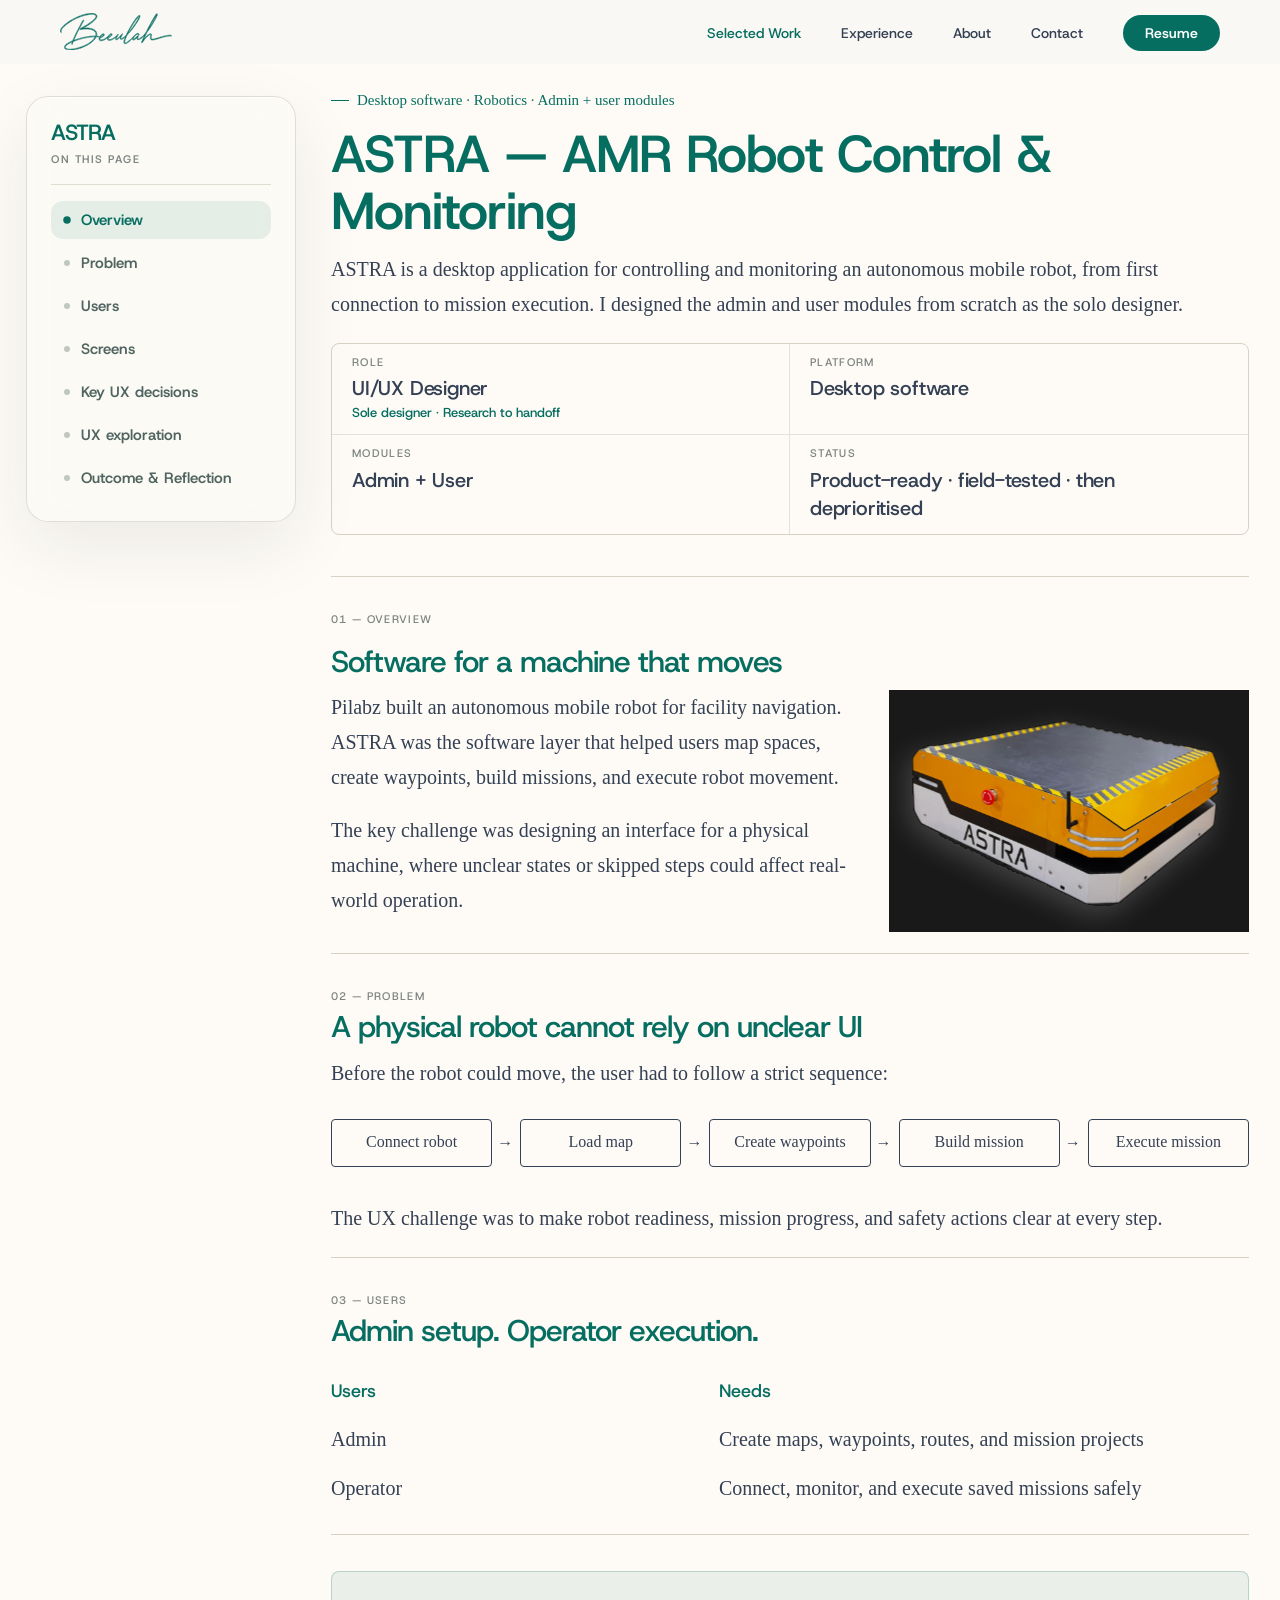
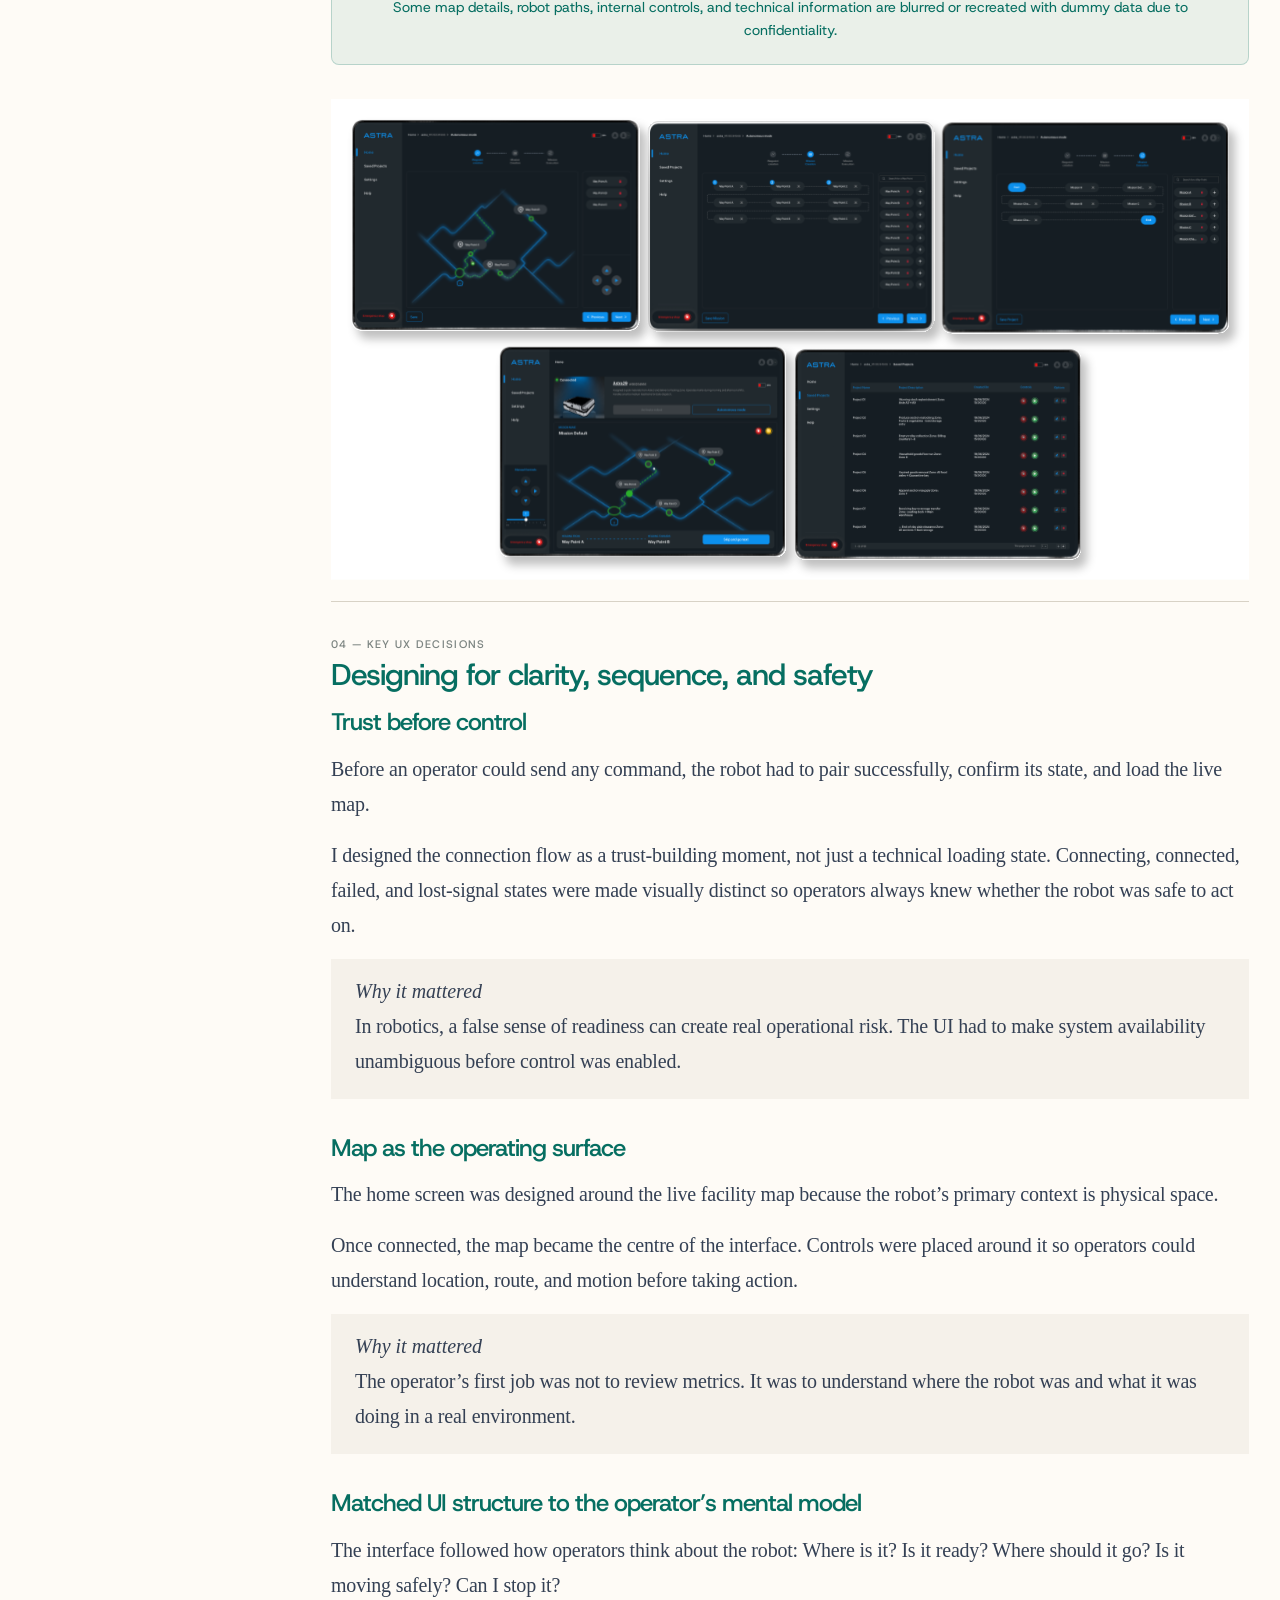
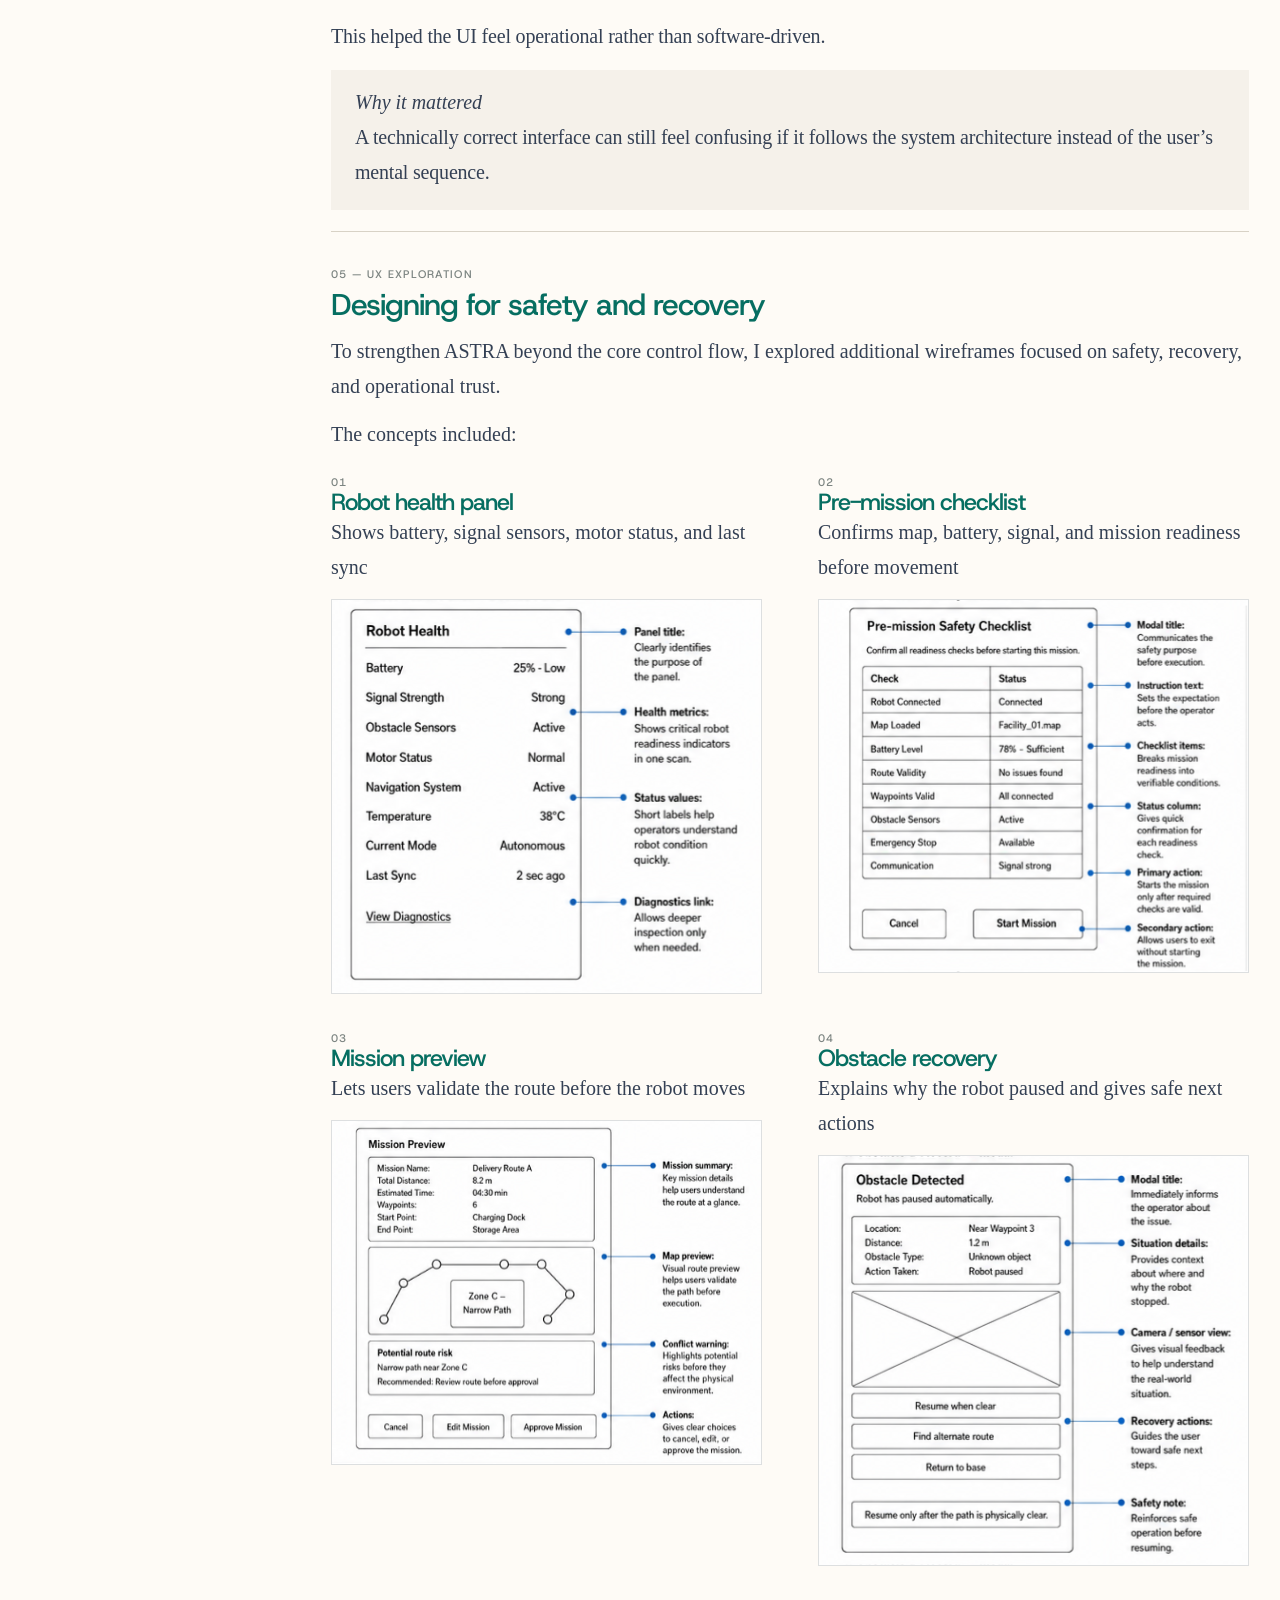
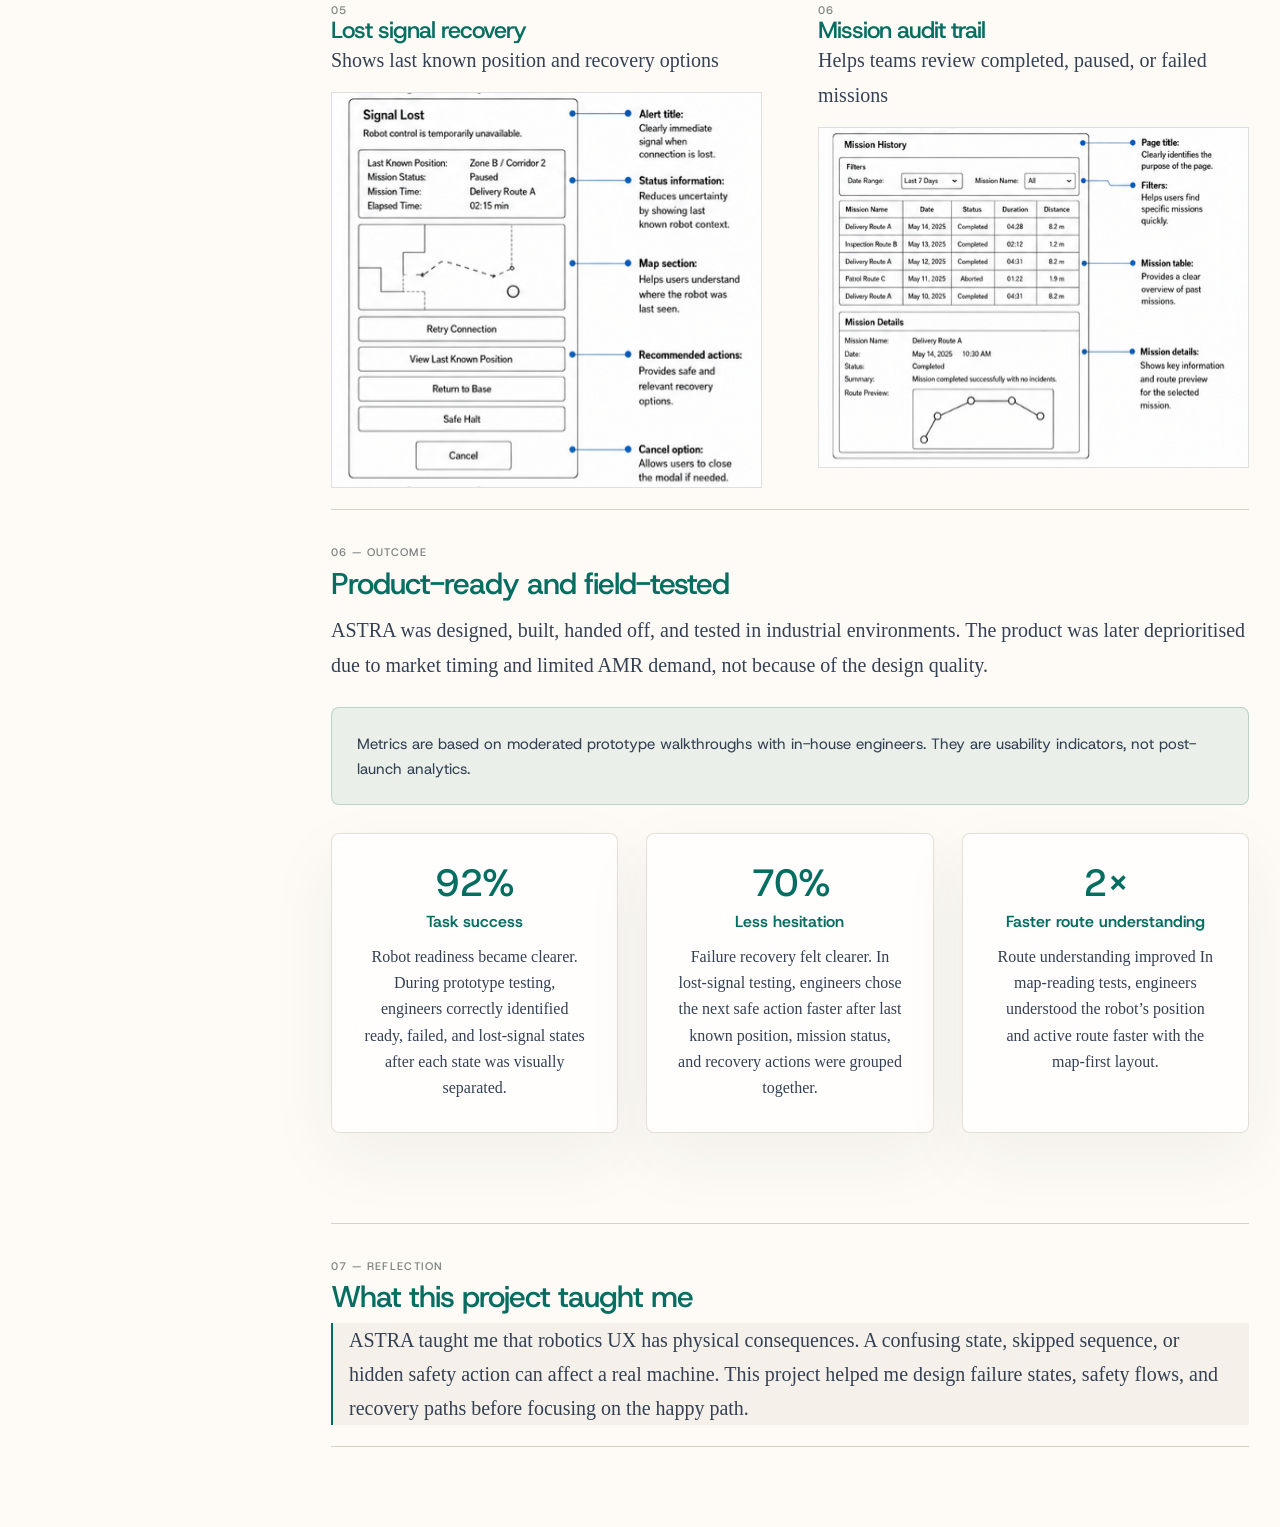
==== commit 4736ad83: "update 10" ====
--- a/astra.html
+++ b/astra.html
@@ -1,3 +1,4 @@
+
 
 <!doctype html>
 <html lang="en">
@@ -14,6 +15,7 @@
     <link rel="stylesheet" href="styles2.css" />
   </head>
   <body>
+    <div class="custom-cursor" id="customCursor"></div>
     <!-- MAIN NAV -->
     <nav id="nav">
       <a href="index.html" class="nav-logo">
@@ -101,7 +103,7 @@
       </header>
 
       <!-- OVERVIEW -->
-      <section class="section shell astra-overview" id="overview">
+      <section class="section shell astra-overview" id="overview-content">
   <p class="section-kicker">01 — Overview</p>
   <h2>Software for a machine that moves</h2>
 
@@ -275,8 +277,8 @@
 
           <article>
             <p class="section-kicker">02</p>
-            <h3>Robot health panel</h3>
-            <p>Shows battery, signal sensors, motor status, and last sync</p>
+            <h3>Pre-mission checklist</h3>
+            <p>Confirms map, battery, signal, and mission readiness before movement</p>
             <img src="assets/ASTRA/UX2.svg" alt="Pre-mission checklist wireframe" />
           </article>
 
@@ -338,7 +340,8 @@
     <p class="metric-value">70%</p>
     <h3>Less hesitation</h3>
     <p>
-      Failure recovery felt clearer In lost-signal testing, engineers chose the next safe action faster after last known position, mission status, and recovery actions were grouped together.
+      Failure recovery felt clearer. In lost-signal testing, engineers chose the next safe action faster after last known position, mission status, and recovery actions were grouped together.
+    </p>
   </article>
 
   <article class="metric-card">
@@ -427,5 +430,37 @@
       closeBtn.addEventListener("click", closeDrawer);
       overlay.addEventListener("click", closeDrawer);
     </script>
+    <script>
+  const customCursor = document.getElementById("customCursor");
+
+  if (customCursor) {
+    window.addEventListener("mousemove", (e) => {
+      customCursor.style.left = `${e.clientX}px`;
+      customCursor.style.top = `${e.clientY}px`;
+    });
+
+    const hoverTargets = document.querySelectorAll(
+      "a, button, .case-toc-link, .nav-resume"
+    );
+
+    hoverTargets.forEach((target) => {
+      target.addEventListener("mouseenter", () => {
+        customCursor.classList.add("is-hovering");
+      });
+
+      target.addEventListener("mouseleave", () => {
+        customCursor.classList.remove("is-hovering");
+      });
+    });
+
+    document.addEventListener("mouseleave", () => {
+      customCursor.classList.add("is-hidden");
+    });
+
+    document.addEventListener("mouseenter", () => {
+      customCursor.classList.remove("is-hidden");
+    });
+  }
+</script>
   </body>
 </html>
